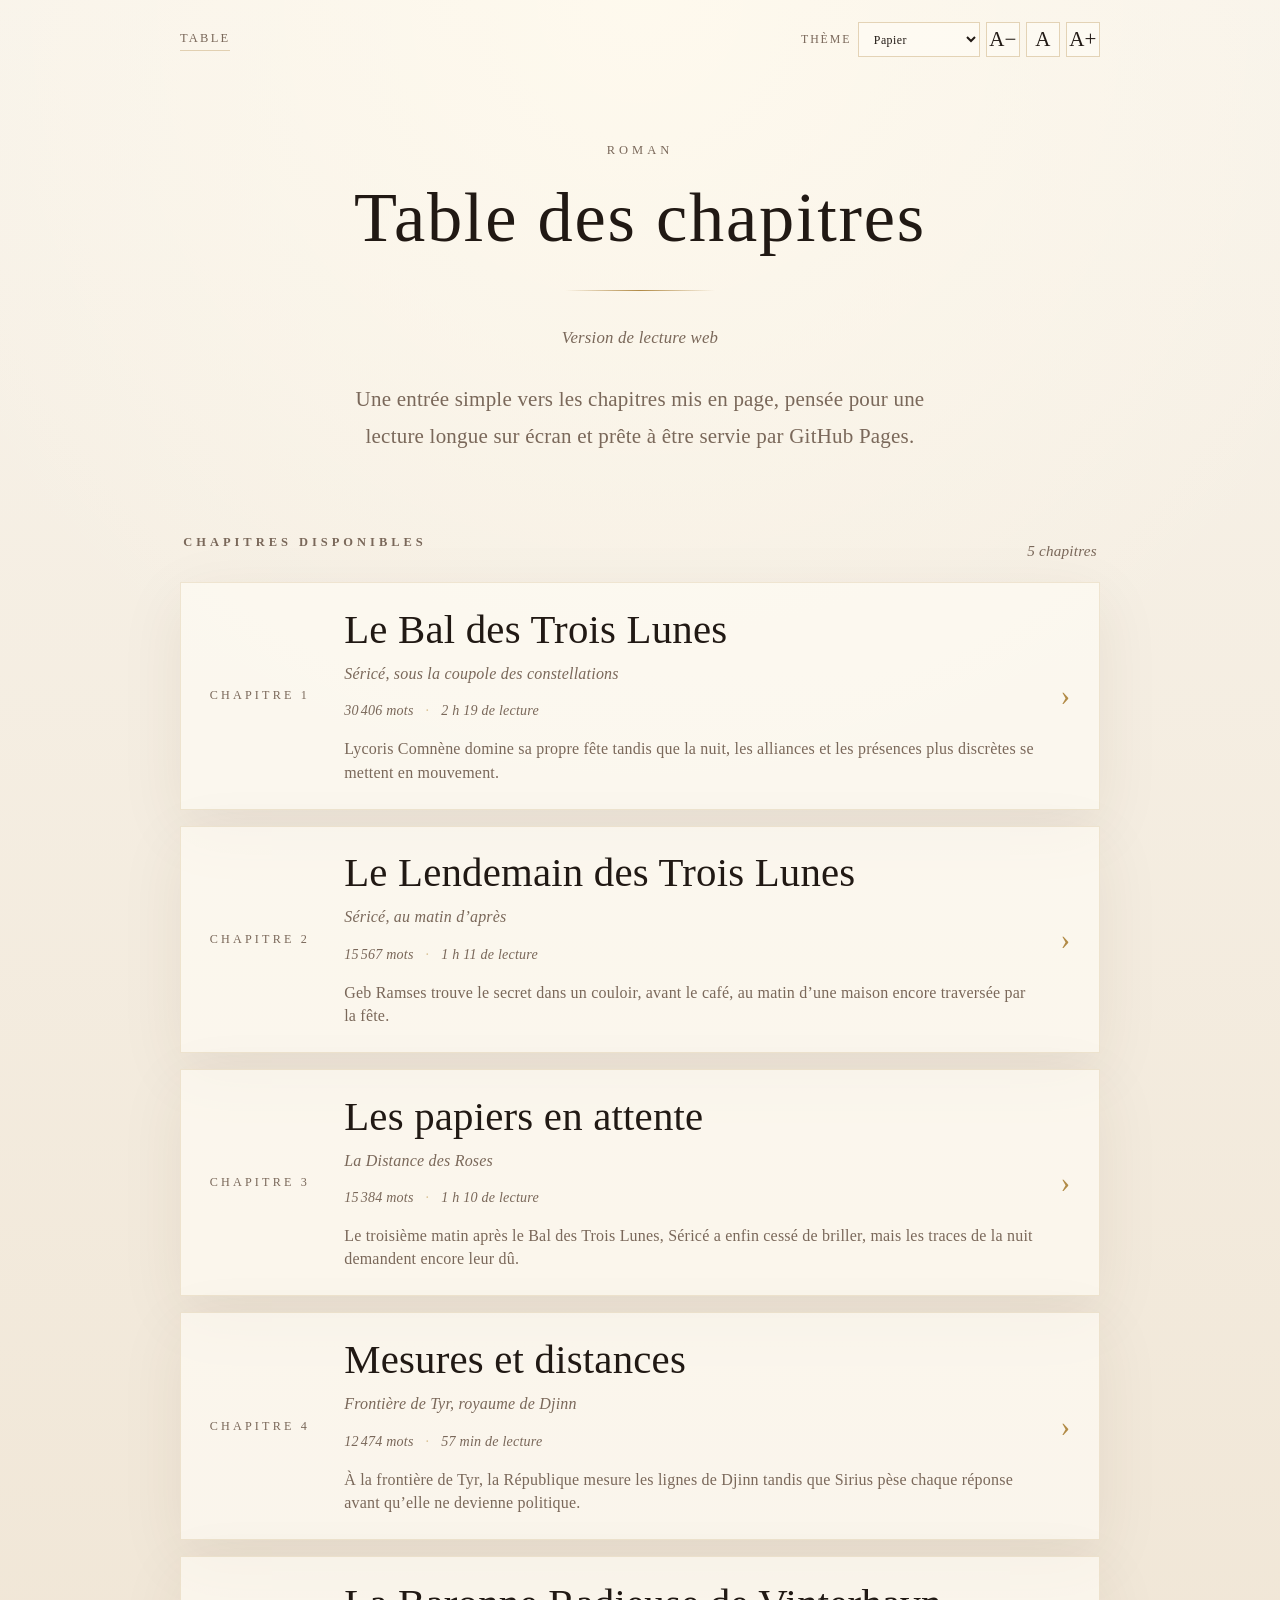
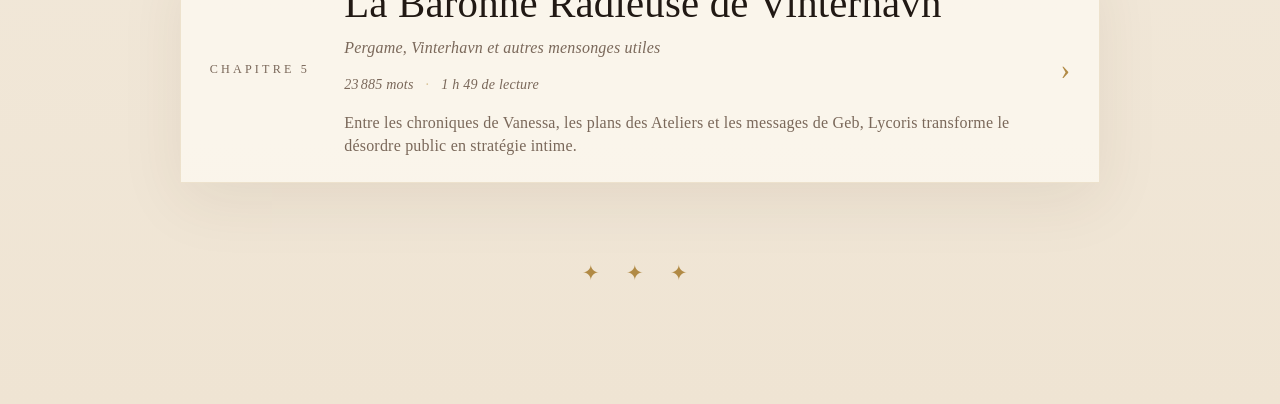
==== index.html @ e86e2445 "chapitre(La Baronne Radieuse de Vinterhavn): correction d'une scène et ajout d'une nouvelle" ====
<!DOCTYPE html>
<html lang="fr">
<head>
  <meta charset="UTF-8" />
  <meta name="viewport" content="width=device-width, initial-scale=1" />
  <title>Table des chapitres</title>
  <link rel="stylesheet" href="assets/styles.css" />
  <script src="assets/reader.js" defer></script>
</head>

<body>
  <a class="skip-link" href="#chapitres">Aller aux chapitres</a>

  <header class="site-topline" aria-label="Réglages du site">
    <div class="site-tools">
      <a class="home-link" href="index.html" aria-current="page">Table</a>
      <div class="reader-actions" aria-label="Réglages de lecture">
        <label class="theme-control">
          <span>Thème</span>
          <select data-theme-select aria-label="Choisir le thème de lecture">
            <option value="paper">Papier</option>
            <option value="night">Nuit</option>
            <option value="lycoris">Lycoris</option>
            <option value="lion">Lion</option>
          </select>
        </label>
        <button class="reader-button" type="button" data-font-decrease aria-label="Réduire la taille du texte" title="Réduire la taille du texte">A−</button>
        <button class="reader-button" type="button" data-font-reset aria-label="Réinitialiser la taille du texte" title="Réinitialiser la taille du texte">A</button>
        <button class="reader-button" type="button" data-font-increase aria-label="Augmenter la taille du texte" title="Augmenter la taille du texte">A+</button>
      </div>
    </div>
  </header>

  <main class="home">
    <header class="site-header">
      <div class="kicker">Roman</div>
      <h1>Table des chapitres</h1>
      <div class="rule"></div>
      <p class="subtitle">Version de lecture web</p>
      <p class="home-intro">Une entrée simple vers les chapitres mis en page, pensée pour une lecture longue sur écran et prête à être servie par GitHub Pages.</p>
    </header>

    <section class="library" id="chapitres" aria-labelledby="chapitres-title">
      <div class="library-head">
        <h2 class="section-label" id="chapitres-title">Chapitres disponibles</h2>
        <span class="library-count">5 chapitres</span>
      </div>

      <ol class="chapter-list">
        <li class="chapter-card">
          <a class="chapter-link" href="chapitres/bal-des-trois-lunes.html">
            <span class="chapter-number">Chapitre 1</span>
            <span>
              <span class="chapter-title">Le Bal des Trois Lunes</span>
              <span class="chapter-place">Séricé, sous la coupole des constellations</span>
              <span class="chapter-stats" aria-label="Longueur et temps de lecture">
                <span>30 406 mots</span>
                <span>2 h 19 de lecture</span>
              </span>
              <span class="chapter-excerpt">Lycoris Comnène domine sa propre fête tandis que la nuit, les alliances et les présences plus discrètes se mettent en mouvement.</span>
            </span>
            <span class="chapter-arrow" aria-hidden="true">›</span>
          </a>
        </li>
        <li class="chapter-card">
          <a class="chapter-link" href="chapitres/lendemain-des-trois-lunes.html">
            <span class="chapter-number">Chapitre 2</span>
            <span>
              <span class="chapter-title">Le Lendemain des Trois Lunes</span>
              <span class="chapter-place">Séricé, au matin d’après</span>
              <span class="chapter-stats" aria-label="Longueur et temps de lecture">
                <span>15 567 mots</span>
                <span>1 h 11 de lecture</span>
              </span>
              <span class="chapter-excerpt">Geb Ramses trouve le secret dans un couloir, avant le café, au matin d’une maison encore traversée par la fête.</span>
            </span>
            <span class="chapter-arrow" aria-hidden="true">›</span>
          </a>
        </li>
        <li class="chapter-card">
          <a class="chapter-link" href="chapitres/les-papiers-en-attente.html">
            <span class="chapter-number">Chapitre 3</span>
            <span>
              <span class="chapter-title">Les papiers en attente</span>
              <span class="chapter-place">La Distance des Roses</span>
              <span class="chapter-stats" aria-label="Longueur et temps de lecture">
                <span>15 384 mots</span>
                <span>1 h 10 de lecture</span>
              </span>
              <span class="chapter-excerpt">Le troisième matin après le Bal des Trois Lunes, Séricé a enfin cessé de briller, mais les traces de la nuit demandent encore leur dû.</span>
            </span>
            <span class="chapter-arrow" aria-hidden="true">›</span>
          </a>
        </li>
        <li class="chapter-card">
          <a class="chapter-link" href="chapitres/mesures-et-distances.html">
            <span class="chapter-number">Chapitre 4</span>
            <span>
              <span class="chapter-title">Mesures et distances</span>
              <span class="chapter-place">Frontière de Tyr, royaume de Djinn</span>
              <span class="chapter-stats" aria-label="Longueur et temps de lecture">
                <span>12 474 mots</span>
                <span>57 min de lecture</span>
              </span>
              <span class="chapter-excerpt">À la frontière de Tyr, la République mesure les lignes de Djinn tandis que Sirius pèse chaque réponse avant qu’elle ne devienne politique.</span>
            </span>
            <span class="chapter-arrow" aria-hidden="true">›</span>
          </a>
        </li>
        <li class="chapter-card">
          <a class="chapter-link" href="chapitres/la-baronne-radieuse-de-vinterhavn.html">
            <span class="chapter-number">Chapitre 5</span>
            <span>
              <span class="chapter-title">La Baronne Radieuse de Vinterhavn</span>
              <span class="chapter-place">Pergame, Vinterhavn et autres mensonges utiles</span>
              <span class="chapter-stats" aria-label="Longueur et temps de lecture">
                <span>23 885 mots</span>
                <span>1 h 49 de lecture</span>
              </span>
              <span class="chapter-excerpt">Entre les chroniques de Vanessa, les plans des Ateliers et les messages de Geb, Lycoris transforme le désordre public en stratégie intime.</span>
            </span>
            <span class="chapter-arrow" aria-hidden="true">›</span>
          </a>
        </li>
      </ol>
    </section>

    <footer class="site-footer" aria-hidden="true">✦ ✦ ✦</footer>
  </main>
</body>
</html>
---- assets/styles.css ----
:root {
  --paper: #f8f3ea;
  --paper-strong: #fffaf1;
  --ink: #211914;
  --muted: #7a685a;
  --gold: #b18a45;
  --soft-gold: #d8c194;
  --dropcap: #b18a45;
  --sage: #58634d;
  --rose: #8c5d55;
  --line: rgba(177, 138, 69, 0.35);
  --panel: rgba(255, 252, 245, 0.68);
  --shadow: rgba(72, 46, 20, 0.08);
  --reader-scale: 1;
  --site-bg:
    radial-gradient(circle at top, rgba(255, 250, 238, 0.9), transparent 38%),
    linear-gradient(180deg, #f8f3ea 0%, #efe4d3 100%);
}

html[data-theme="night"] {
  color-scheme: dark;
  --paper: #17130f;
  --paper-strong: #211a15;
  --ink: #f1e5d2;
  --muted: #bcae9a;
  --gold: #d5ae66;
  --soft-gold: #96784a;
  --dropcap: #d5ae66;
  --sage: #9aaa87;
  --rose: #c68f82;
  --line: rgba(213, 174, 102, 0.32);
  --panel: rgba(33, 26, 21, 0.74);
  --shadow: rgba(0, 0, 0, 0.28);
  --site-bg:
    radial-gradient(circle at top, rgba(77, 58, 38, 0.45), transparent 38%),
    linear-gradient(180deg, #17130f 0%, #241a13 100%);
}

html[data-theme="lycoris"] {
  color-scheme: dark;
  --paper: #15060c;
  --paper-strong: #250912;
  --ink: #fff1f5;
  --muted: #d9a9b9;
  --gold: #f0c36d;
  --soft-gold: #b86a42;
  --dropcap: #ff4f7d;
  --sage: #b7caa0;
  --rose: #ff4f7d;
  --line: rgba(255, 79, 125, 0.46);
  --panel: rgba(38, 9, 20, 0.8);
  --shadow: rgba(0, 0, 0, 0.36);
  --site-bg:
    radial-gradient(circle at top, rgba(112, 13, 45, 0.58), transparent 34%),
    linear-gradient(180deg, #15060c 0%, #2b0a18 52%, #4a102b 100%);
}

html[data-theme="lion"] {
  color-scheme: light;
  --paper: #fff9ed;
  --paper-strong: #fffdf8;
  --ink: #23170a;
  --muted: #654f2f;
  --gold: #8d5f00;
  --soft-gold: #c28a25;
  --dropcap: #8d5f00;
  --sage: #4e5b35;
  --rose: #8a341c;
  --line: rgba(141, 95, 0, 0.4);
  --panel: rgba(255, 253, 248, 0.78);
  --shadow: rgba(95, 58, 0, 0.13);
  --site-bg:
    radial-gradient(circle at top, rgba(255, 232, 177, 0.72), transparent 34%),
    linear-gradient(180deg, #fff9ed 0%, #ecd7ad 100%);
}

* {
  box-sizing: border-box;
}

html {
  scroll-behavior: smooth;
}

body {
  margin: 0;
  min-height: 100vh;
  background: var(--site-bg);
  color: var(--ink);
  font-family: "Cormorant Garamond", "EB Garamond", Georgia, serif;
  font-size: calc(21px * var(--reader-scale));
  line-height: 1.75;
  letter-spacing: 0.01em;
}

a {
  color: inherit;
}

button {
  font: inherit;
}

.skip-link {
  position: absolute;
  left: 1rem;
  top: 1rem;
  z-index: 10;
  transform: translateY(-150%);
  padding: 0.45rem 0.7rem;
  background: var(--paper-strong);
  border: 1px solid var(--line);
  color: var(--ink);
  text-decoration: none;
}

.skip-link:focus {
  transform: translateY(0);
}

.reading-progress {
  position: fixed;
  top: 0;
  left: 0;
  z-index: 20;
  width: 100%;
  height: 3px;
  background: transparent;
  pointer-events: none;
}

.reading-progress__bar {
  width: 100%;
  height: 100%;
  background: linear-gradient(90deg, var(--soft-gold), var(--gold));
  box-shadow: 0 0 14px rgba(177, 138, 69, 0.28);
  transform: scaleX(0);
  transform-origin: left center;
  transition: transform 80ms linear;
}

.reader-header,
.site-topline {
  width: min(920px, calc(100% - 2.4rem));
  margin: 0 auto;
  padding-top: 1.4rem;
}

.reader-bar,
.site-tools {
  display: flex;
  justify-content: space-between;
  gap: 1rem;
  align-items: center;
}

.reader-link,
.chapter-nav a,
.chapter-nav span,
.home-link {
  color: var(--muted);
  font-size: 0.78rem;
  letter-spacing: 0.18em;
  text-decoration: none;
  text-transform: uppercase;
}

.reader-link,
.chapter-nav a,
.home-link {
  border-bottom: 1px solid var(--line);
  transition: color 160ms ease, border-color 160ms ease;
}

.reader-link:hover,
.reader-link:focus-visible,
.chapter-nav a:hover,
.chapter-nav a:focus-visible,
.home-link:hover,
.home-link:focus-visible {
  color: var(--gold);
  border-color: var(--gold);
}

.reader-actions {
  display: inline-flex;
  gap: 0.35rem;
  align-items: center;
}

.theme-control {
  display: inline-flex;
  gap: 0.45rem;
  align-items: center;
  color: var(--muted);
  font-size: 0.74rem;
  letter-spacing: 0.16em;
  text-transform: uppercase;
}

.theme-control select {
  min-width: 7.6rem;
  height: 2.15rem;
  padding: 0 1.8rem 0 0.65rem;
  border: 1px solid var(--line);
  border-radius: 0;
  background: var(--panel);
  color: var(--ink);
  cursor: pointer;
  font: inherit;
  letter-spacing: 0.04em;
  text-transform: none;
}

.theme-control select:hover,
.theme-control select:focus-visible {
  border-color: var(--gold);
}

.reader-button {
  display: inline-grid;
  place-items: center;
  width: 2.15rem;
  height: 2.15rem;
  padding: 0;
  border: 1px solid var(--line);
  background: var(--panel);
  color: var(--ink);
  cursor: pointer;
  line-height: 1;
  transition: border-color 160ms ease, color 160ms ease, transform 160ms ease;
}

.reader-button:hover,
.reader-button:focus-visible {
  border-color: var(--gold);
  color: var(--gold);
}

.reader-button:active {
  transform: translateY(1px);
}

.home {
  width: min(920px, calc(100% - 2.4rem));
  margin: 0 auto;
  padding: 5.2rem 0 7rem;
}

.site-header {
  text-align: center;
  margin-bottom: 4.2rem;
}

.kicker,
.chapter-kicker,
.section-label {
  color: var(--muted);
  font-size: 0.78rem;
  letter-spacing: 0.32em;
  text-transform: uppercase;
}

.kicker,
.chapter-kicker {
  margin-bottom: 1.2rem;
}

h1 {
  margin: 0;
  font-weight: 500;
  font-size: clamp(2.5rem, 6vw, 4.4rem);
  line-height: 1.05;
  letter-spacing: 0.025em;
  text-align: center;
}

.rule,
.chapter-rule {
  width: 150px;
  height: 1px;
  margin: 2.2rem auto 2rem;
  background: linear-gradient(90deg, transparent, var(--gold), transparent);
}

.subtitle,
.chapter-subtitle {
  margin: 0;
  color: var(--muted);
  font-size: 1.05rem;
  font-style: italic;
  text-align: center;
}

.chapter-subtitle {
  margin-bottom: 5.8rem;
}

.chapter-meta {
  display: flex;
  justify-content: center;
  gap: 0.75rem;
  margin: -4.25rem 0 5.4rem;
  color: var(--muted);
  font-size: 0.92rem;
  font-style: italic;
  text-align: center;
}

.chapter-meta span + span::before {
  content: "·";
  margin-right: 0.75rem;
  color: var(--soft-gold);
  font-style: normal;
}

.home-intro {
  max-width: 39rem;
  margin: 1.8rem auto 0;
  color: var(--muted);
  text-align: center;
}

.library {
  display: grid;
  gap: 1.1rem;
}

.library-head {
  display: flex;
  justify-content: space-between;
  gap: 1rem;
  align-items: end;
  padding: 0 0.2rem;
}

.library-count {
  color: var(--muted);
  font-size: 0.95rem;
  font-style: italic;
}

.chapter-list {
  display: grid;
  gap: 1rem;
  margin: 0;
  padding: 0;
  list-style: none;
}

.chapter-card {
  background: var(--panel);
  border: 1px solid rgba(177, 138, 69, 0.18);
  box-shadow: 0 18px 60px var(--shadow);
}

.chapter-link {
  display: grid;
  grid-template-columns: minmax(7rem, auto) 1fr auto;
  gap: 1.4rem;
  align-items: center;
  min-height: 8rem;
  padding: 1.55rem 1.8rem;
  color: inherit;
  text-decoration: none;
}

.chapter-link:hover .chapter-title,
.chapter-link:focus-visible .chapter-title {
  color: var(--gold);
}

.chapter-number {
  color: var(--muted);
  font-size: 0.76rem;
  letter-spacing: 0.26em;
  text-transform: uppercase;
}

.chapter-title {
  display: block;
  font-size: clamp(1.75rem, 4vw, 2.55rem);
  line-height: 1.1;
  transition: color 160ms ease;
}

.chapter-place {
  display: block;
  margin-top: 0.45rem;
  color: var(--muted);
  font-size: 1rem;
  font-style: italic;
}

.chapter-stats {
  display: flex;
  flex-wrap: wrap;
  gap: 0.35rem 0.75rem;
  margin-top: 0.65rem;
  color: var(--muted);
  font-size: 0.88rem;
  font-style: italic;
}

.chapter-stats span + span::before {
  content: "·";
  margin-right: 0.75rem;
  color: var(--soft-gold);
  font-style: normal;
}

.chapter-excerpt {
  display: block;
  max-width: 44rem;
  margin-top: 0.9rem;
  color: var(--muted);
  font-size: 1rem;
  line-height: 1.45;
}

.chapter-arrow {
  color: var(--gold);
  font-size: 1.8rem;
  line-height: 1;
}

.page {
  max-width: 820px;
  margin: 1.2rem auto 0;
  padding: 6rem 3.2rem 7rem;
  background: rgba(255, 252, 245, 0.58);
  box-shadow:
    0 0 80px var(--shadow),
    inset 0 0 0 1px rgba(177, 138, 69, 0.08);
}

html[data-theme="night"] .page {
  background: rgba(33, 26, 21, 0.62);
}

html[data-theme="lycoris"] .page {
  background: rgba(30, 7, 16, 0.76);
}

html[data-theme="lion"] .page {
  background: rgba(255, 253, 248, 0.66);
}

.chapter-page p {
  margin: 0 0 1.25rem;
  text-align: justify;
  hyphens: auto;
  hanging-punctuation: first;
  text-wrap: pretty;
}

.opening p:first-child::first-letter {
  float: left;
  font-size: 5.8rem;
  line-height: 0.82;
  padding: 0.1rem 0.55rem 0 0;
  color: var(--dropcap);
  font-weight: 500;
}

.opening p:first-child {
  margin-bottom: 1.5rem;
}

.thought {
  margin: 2rem 0;
  color: var(--rose);
  font-style: italic;
  text-align: center;
}

.chapter-page blockquote {
  margin: 2rem 0;
  padding: 0.1rem 0 0.1rem 1.35rem;
  border-left: 1px solid var(--line);
  color: var(--muted);
  font-style: italic;
}

.chapter-page blockquote p {
  margin-bottom: 1rem;
  text-align: left;
}

.chapter-page blockquote p:last-child {
  margin-bottom: 0;
}

.scene-break {
  margin: 4.5rem auto;
  color: var(--gold);
  font-size: 1.15rem;
  letter-spacing: 0.4em;
  text-align: center;
  break-inside: avoid;
}

.scene-break::before {
  content: "✦ ✦ ✦";
}

.chapter-page p.dialogue {
  margin-left: 1.65rem;
  text-align: left;
  text-indent: -1.65rem;
  line-height: 1.68;
}

.chapter-page p.dialogue + p.dialogue {
  margin-top: -0.35rem;
}

.chapter-page p:not(.dialogue) + p.dialogue {
  margin-top: 1.45rem;
}

.chapter-page p.dialogue + p:not(.dialogue) {
  margin-top: 1.45rem;
}

.whisper {
  color: var(--ink);
}

em {
  font-style: italic;
}

.final-stars,
.site-footer {
  color: var(--gold);
  letter-spacing: 0.5em;
  text-align: center;
}

.final-stars {
  margin-top: 5rem;
}

.site-footer {
  margin-top: 4.5rem;
}

.chapter-nav {
  display: grid;
  grid-template-columns: 1fr auto 1fr;
  gap: 1rem;
  align-items: center;
  margin-top: 5rem;
  padding-top: 2rem;
  border-top: 1px solid var(--line);
}

.chapter-nav .next {
  justify-self: end;
}

.chapter-nav .current {
  color: var(--muted);
  font-style: italic;
  letter-spacing: 0.04em;
  text-transform: none;
}

.chapter-nav .disabled {
  opacity: 0.42;
}

@media (max-width: 720px) {
  body {
    font-size: calc(19px * var(--reader-scale));
  }

  .reader-header,
  .site-topline,
  .home {
    width: min(100% - 1.5rem, 920px);
  }

  .home {
    padding: 4rem 0 5.5rem;
  }

  .site-header {
    margin-bottom: 3.3rem;
  }

  .library-head {
    display: block;
  }

  .library-count {
    display: block;
    margin-top: 0.35rem;
  }

  .chapter-link {
    grid-template-columns: 1fr auto;
    gap: 0.8rem 1rem;
    min-height: 0;
    padding: 1.25rem;
  }

  .chapter-number {
    grid-column: 1 / -1;
  }

  .page {
    width: 100%;
    margin-top: 0.9rem;
    padding: 4.5rem 1.15rem 5.5rem;
  }

  .chapter-subtitle {
    margin-bottom: 4rem;
  }

  .chapter-page p {
    text-align: left;
  }

  .chapter-page p.dialogue {
    margin-left: 0;
    padding-left: 1.15rem;
    text-indent: -1.15rem;
    line-height: 1.72;
  }

  .chapter-page p.dialogue + p.dialogue {
    margin-top: -0.12rem;
  }

  .chapter-page p:not(.dialogue) + p.dialogue,
  .chapter-page p.dialogue + p:not(.dialogue) {
    margin-top: 1.25rem;
  }

  .reader-bar {
    align-items: flex-start;
  }

  .reader-actions {
    flex-wrap: wrap;
    justify-content: flex-end;
  }

  .theme-control {
    width: 100%;
    justify-content: flex-end;
  }

  .chapter-meta {
    flex-wrap: wrap;
    margin: -2.75rem 0 4rem;
  }

  .chapter-nav {
    grid-template-columns: 1fr;
    text-align: center;
  }

  .chapter-nav .next {
    justify-self: center;
  }
}

@media print {
  body {
    background: white;
    color: #000;
  }

  .reader-header,
  .site-topline,
  .chapter-nav,
  .site-footer,
  .reading-progress,
  .skip-link {
    display: none;
  }

  .page {
    box-shadow: none;
    max-width: none;
    margin: 0;
    padding: 4cm 3cm;
    background: white;
  }

  .chapter-page p {
    widows: 2;
    orphans: 2;
  }

  .scene-break {
    page-break-inside: avoid;
  }
}
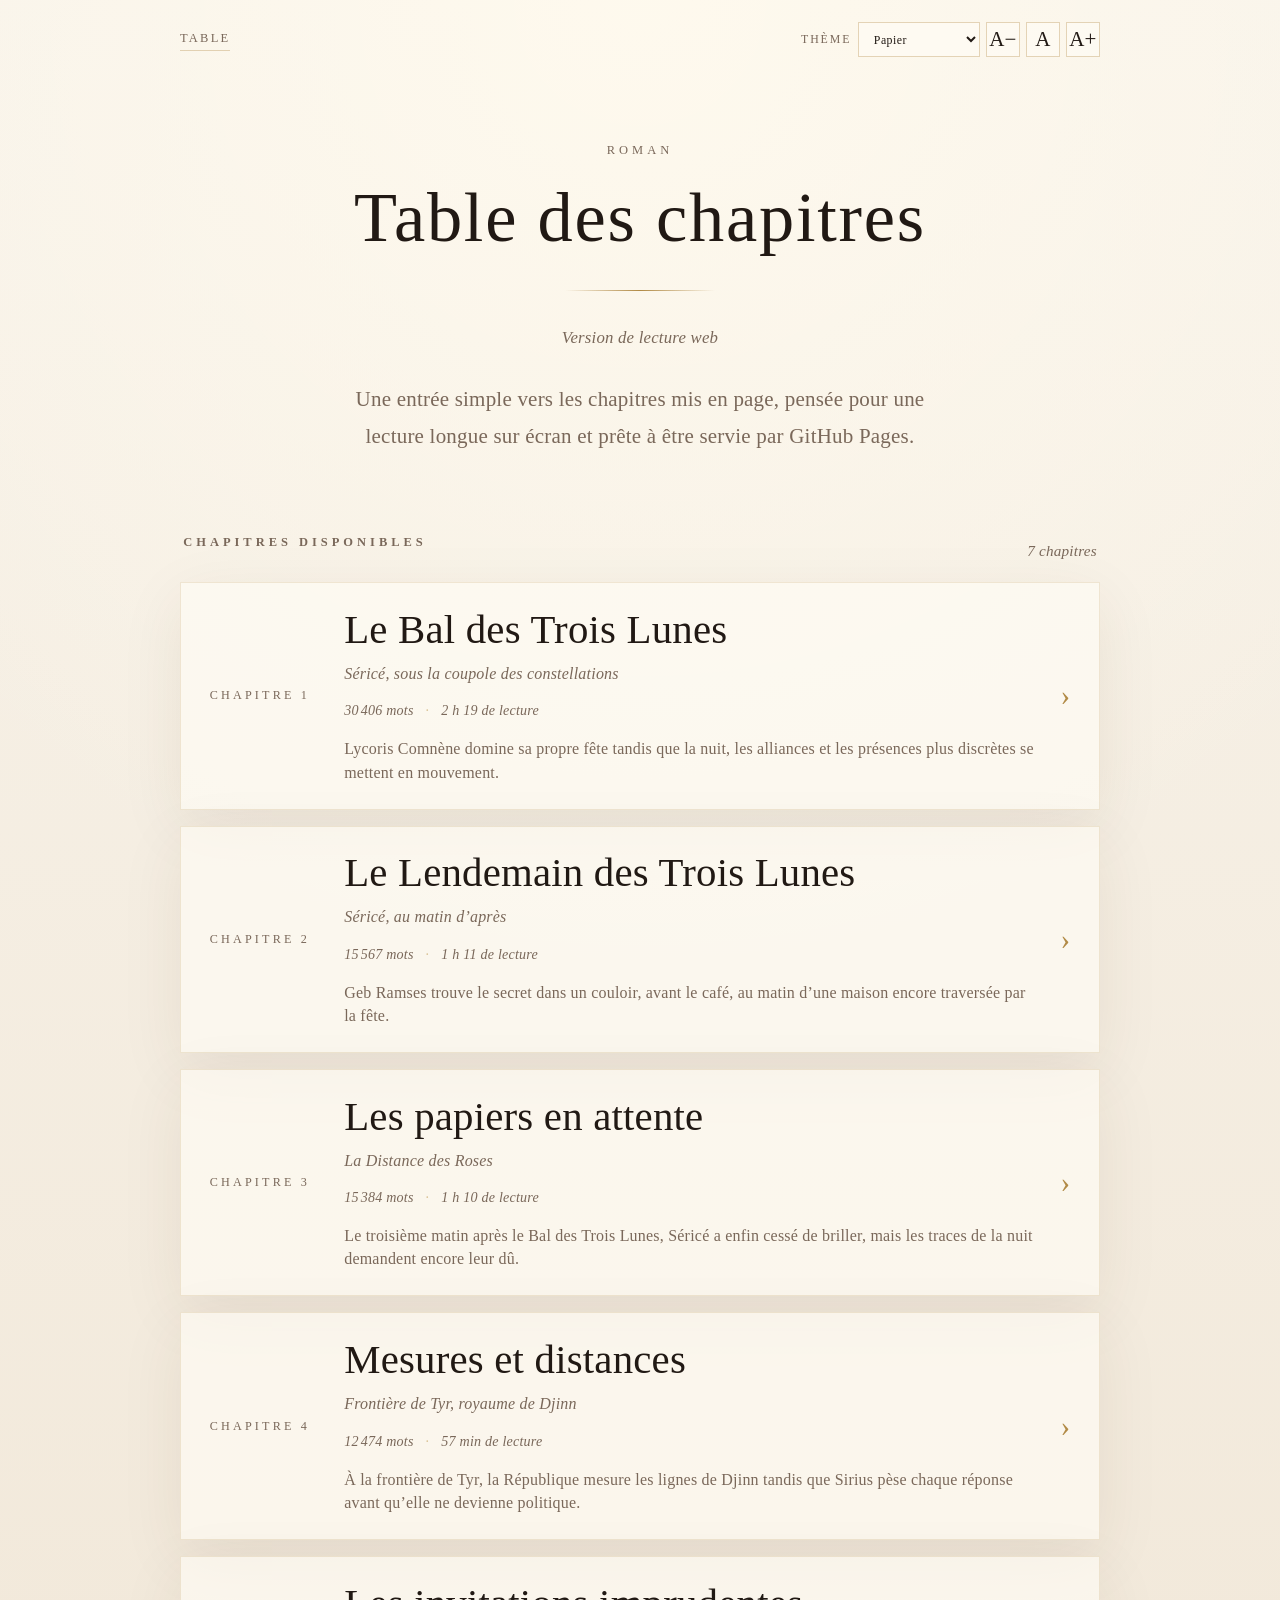
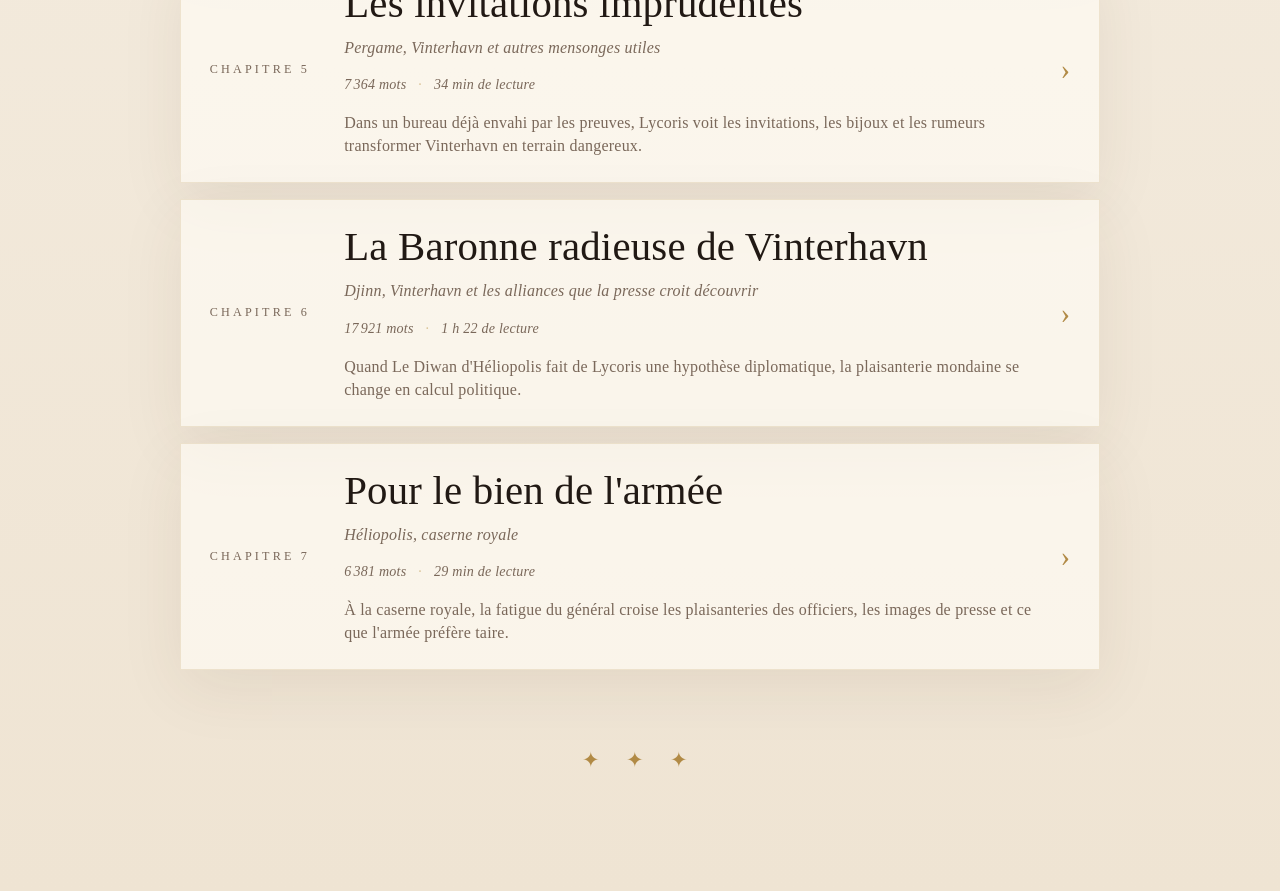
==== commit 675ba329: "chapitre: ajout des chapitres 'Les invitations imprudentes' et 'Pour le bien de l'armée'" ====
--- a/index.html
+++ b/index.html
@@ -43,7 +43,7 @@
     <section class="library" id="chapitres" aria-labelledby="chapitres-title">
       <div class="library-head">
         <h2 class="section-label" id="chapitres-title">Chapitres disponibles</h2>
-        <span class="library-count">5 chapitres</span>
+        <span class="library-count">7 chapitres</span>
       </div>
 
       <ol class="chapter-list">
@@ -108,16 +108,46 @@
           </a>
         </li>
         <li class="chapter-card">
-          <a class="chapter-link" href="chapitres/la-baronne-radieuse-de-vinterhavn.html">
+          <a class="chapter-link" href="chapitres/les-invitations-imprudentes.html">
             <span class="chapter-number">Chapitre 5</span>
             <span>
-              <span class="chapter-title">La Baronne Radieuse de Vinterhavn</span>
+              <span class="chapter-title">Les invitations imprudentes</span>
               <span class="chapter-place">Pergame, Vinterhavn et autres mensonges utiles</span>
               <span class="chapter-stats" aria-label="Longueur et temps de lecture">
-                <span>23 885 mots</span>
-                <span>1 h 49 de lecture</span>
+                <span>7 364 mots</span>
+                <span>34 min de lecture</span>
               </span>
-              <span class="chapter-excerpt">Entre les chroniques de Vanessa, les plans des Ateliers et les messages de Geb, Lycoris transforme le désordre public en stratégie intime.</span>
+              <span class="chapter-excerpt">Dans un bureau déjà envahi par les preuves, Lycoris voit les invitations, les bijoux et les rumeurs transformer Vinterhavn en terrain dangereux.</span>
+            </span>
+            <span class="chapter-arrow" aria-hidden="true">›</span>
+          </a>
+        </li>
+        <li class="chapter-card">
+          <a class="chapter-link" href="chapitres/la-baronne-radieuse-de-vinterhavn.html">
+            <span class="chapter-number">Chapitre 6</span>
+            <span>
+              <span class="chapter-title">La Baronne radieuse de Vinterhavn</span>
+              <span class="chapter-place">Djinn, Vinterhavn et les alliances que la presse croit découvrir</span>
+              <span class="chapter-stats" aria-label="Longueur et temps de lecture">
+                <span>17 921 mots</span>
+                <span>1 h 22 de lecture</span>
+              </span>
+              <span class="chapter-excerpt">Quand Le Diwan d'Héliopolis fait de Lycoris une hypothèse diplomatique, la plaisanterie mondaine se change en calcul politique.</span>
+            </span>
+            <span class="chapter-arrow" aria-hidden="true">›</span>
+          </a>
+        </li>
+        <li class="chapter-card">
+          <a class="chapter-link" href="chapitres/pour-le-bien-de-l-armee.html">
+            <span class="chapter-number">Chapitre 7</span>
+            <span>
+              <span class="chapter-title">Pour le bien de l'armée</span>
+              <span class="chapter-place">Héliopolis, caserne royale</span>
+              <span class="chapter-stats" aria-label="Longueur et temps de lecture">
+                <span>6 381 mots</span>
+                <span>29 min de lecture</span>
+              </span>
+              <span class="chapter-excerpt">À la caserne royale, la fatigue du général croise les plaisanteries des officiers, les images de presse et ce que l'armée préfère taire.</span>
             </span>
             <span class="chapter-arrow" aria-hidden="true">›</span>
           </a>
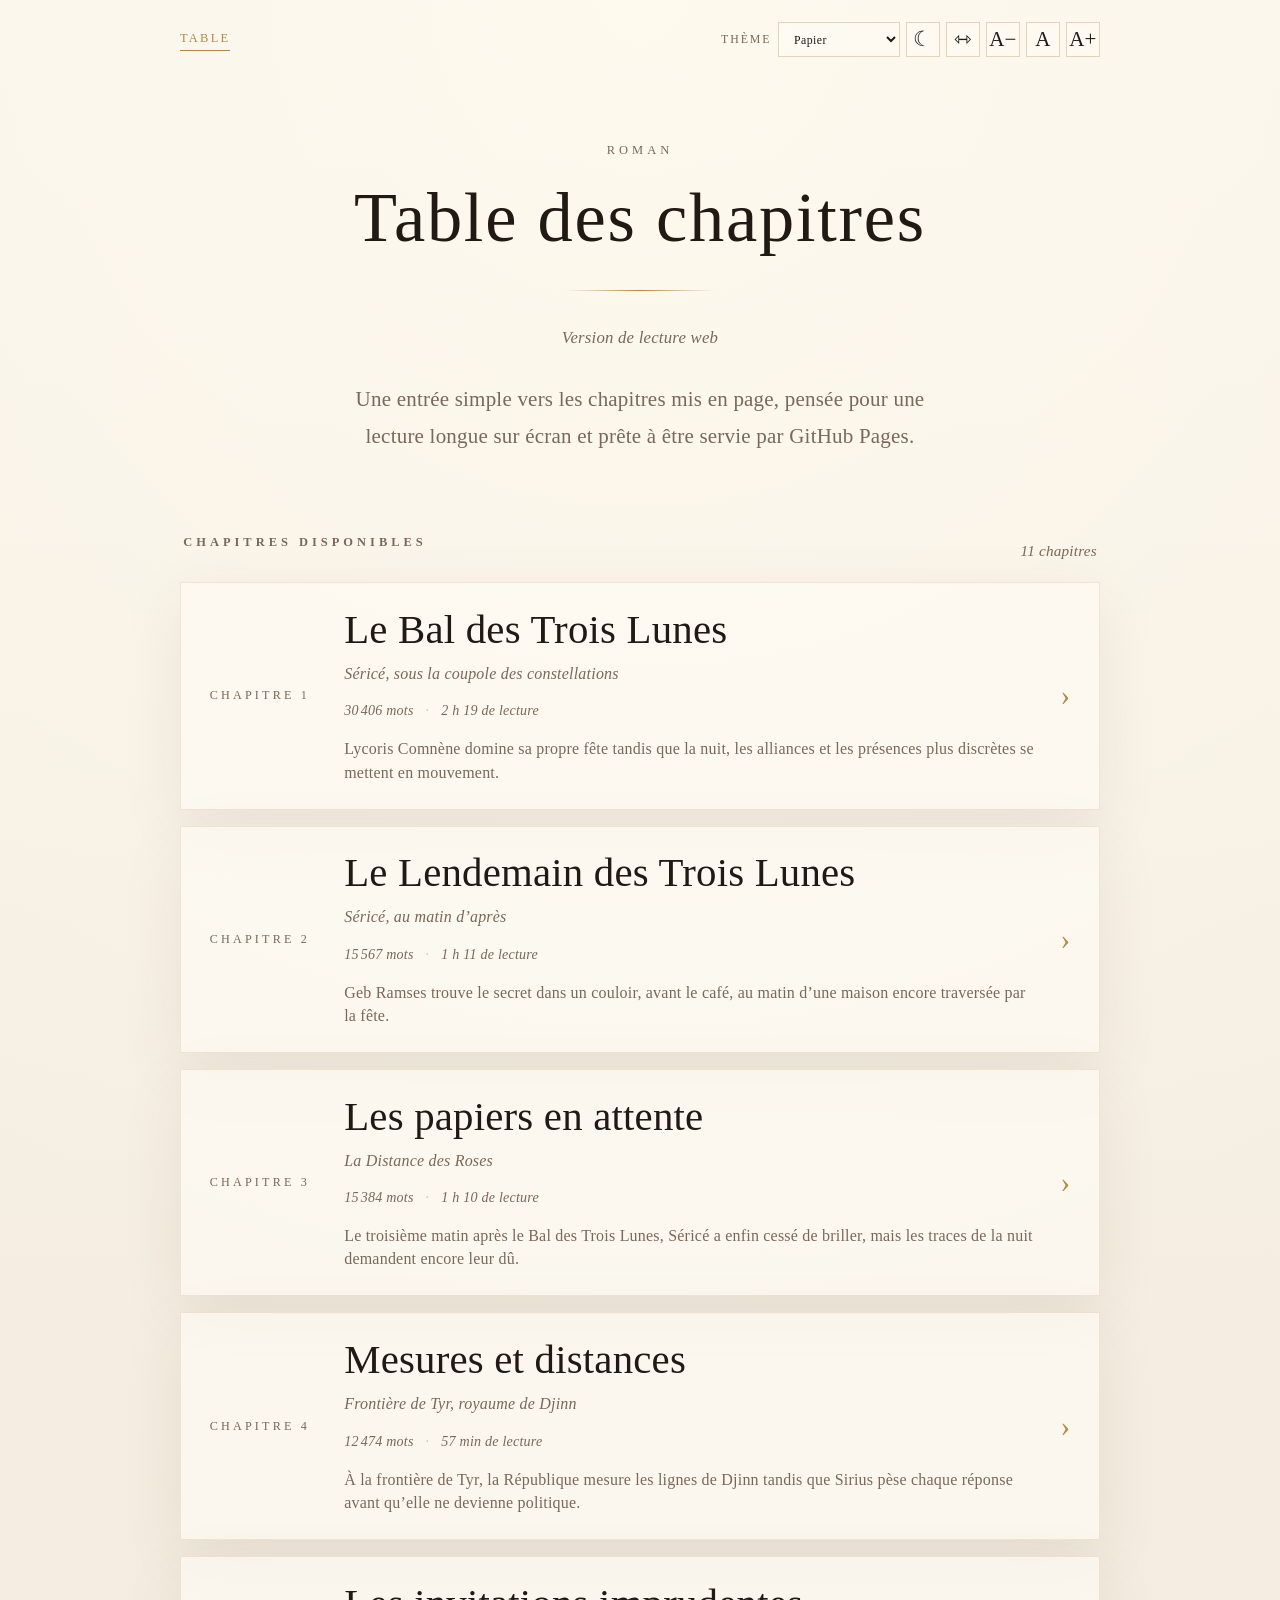
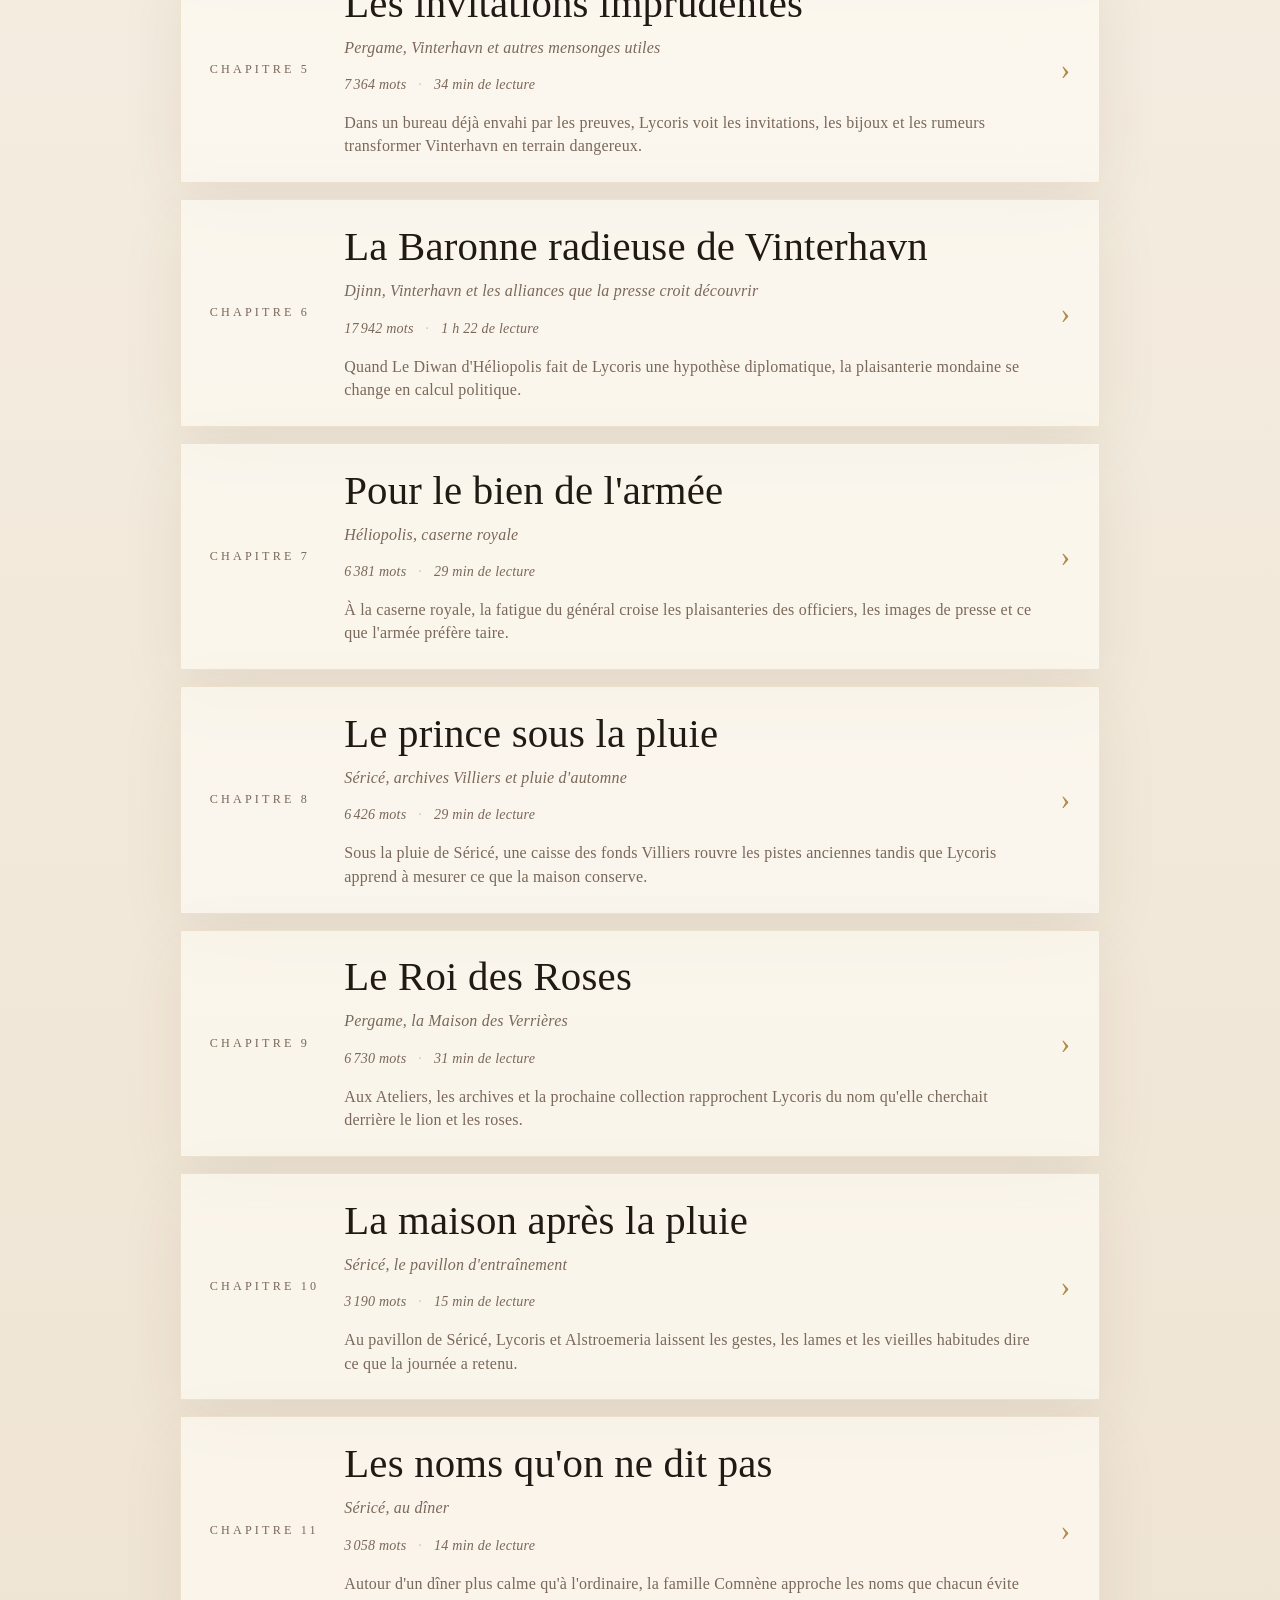
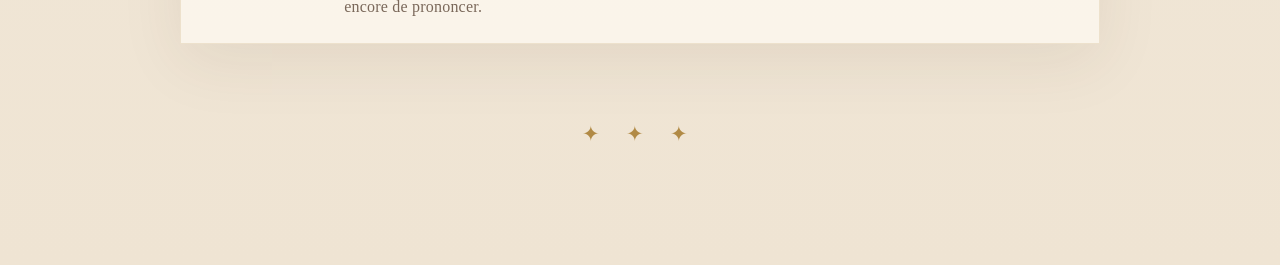
==== commit a45c6b95: "chapitre: ajout des chapitres 8 à 11, révision du style des textos, raccourci clavier" ====
--- a/index.html
+++ b/index.html
@@ -4,8 +4,8 @@
   <meta charset="UTF-8" />
   <meta name="viewport" content="width=device-width, initial-scale=1" />
   <title>Table des chapitres</title>
-  <link rel="stylesheet" href="assets/styles.css" />
-  <script src="assets/reader.js" defer></script>
+  <link rel="stylesheet" href="assets/styles.css?v=165afee5" />
+  <script src="assets/reader.js?v=254586fc" defer></script>
 </head>
 
 <body>
@@ -13,20 +13,23 @@
 
   <header class="site-topline" aria-label="Réglages du site">
     <div class="site-tools">
-      <a class="home-link" href="index.html" aria-current="page">Table</a>
+      <a class="home-link is-current" href="index.html" aria-current="page">Table</a>
       <div class="reader-actions" aria-label="Réglages de lecture">
         <label class="theme-control">
           <span>Thème</span>
           <select data-theme-select aria-label="Choisir le thème de lecture">
             <option value="paper">Papier</option>
+            <option value="sepia">Sépia</option>
             <option value="night">Nuit</option>
             <option value="lycoris">Lycoris</option>
             <option value="lion">Lion</option>
           </select>
         </label>
-        <button class="reader-button" type="button" data-font-decrease aria-label="Réduire la taille du texte" title="Réduire la taille du texte">A−</button>
-        <button class="reader-button" type="button" data-font-reset aria-label="Réinitialiser la taille du texte" title="Réinitialiser la taille du texte">A</button>
-        <button class="reader-button" type="button" data-font-increase aria-label="Augmenter la taille du texte" title="Augmenter la taille du texte">A+</button>
+        <button class="reader-button" type="button" data-theme-toggle aria-pressed="false" aria-label="Basculer en thème nuit" title="Basculer en thème nuit">☾</button>
+        <button class="reader-button" type="button" data-width-toggle aria-label="Changer la largeur de colonne" title="Changer la largeur de colonne (W)">⇿</button>
+        <button class="reader-button" type="button" data-font-decrease aria-label="Réduire la taille du texte" title="Réduire la taille du texte (−)">A−</button>
+        <button class="reader-button" type="button" data-font-reset aria-label="Réinitialiser la taille du texte" title="Réinitialiser la taille du texte (0)">A</button>
+        <button class="reader-button" type="button" data-font-increase aria-label="Augmenter la taille du texte" title="Augmenter la taille du texte (+)">A+</button>
       </div>
     </div>
   </header>
@@ -43,7 +46,7 @@
     <section class="library" id="chapitres" aria-labelledby="chapitres-title">
       <div class="library-head">
         <h2 class="section-label" id="chapitres-title">Chapitres disponibles</h2>
-        <span class="library-count">7 chapitres</span>
+        <span class="library-count">11 chapitres</span>
       </div>
 
       <ol class="chapter-list">
@@ -129,7 +132,7 @@
               <span class="chapter-title">La Baronne radieuse de Vinterhavn</span>
               <span class="chapter-place">Djinn, Vinterhavn et les alliances que la presse croit découvrir</span>
               <span class="chapter-stats" aria-label="Longueur et temps de lecture">
-                <span>17 921 mots</span>
+                <span>17 942 mots</span>
                 <span>1 h 22 de lecture</span>
               </span>
               <span class="chapter-excerpt">Quand Le Diwan d'Héliopolis fait de Lycoris une hypothèse diplomatique, la plaisanterie mondaine se change en calcul politique.</span>
@@ -148,6 +151,66 @@
                 <span>29 min de lecture</span>
               </span>
               <span class="chapter-excerpt">À la caserne royale, la fatigue du général croise les plaisanteries des officiers, les images de presse et ce que l'armée préfère taire.</span>
+            </span>
+            <span class="chapter-arrow" aria-hidden="true">›</span>
+          </a>
+        </li>
+        <li class="chapter-card">
+          <a class="chapter-link" href="chapitres/le-prince-sous-la-pluie.html">
+            <span class="chapter-number">Chapitre 8</span>
+            <span>
+              <span class="chapter-title">Le prince sous la pluie</span>
+              <span class="chapter-place">Séricé, archives Villiers et pluie d'automne</span>
+              <span class="chapter-stats" aria-label="Longueur et temps de lecture">
+                <span>6 426 mots</span>
+                <span>29 min de lecture</span>
+              </span>
+              <span class="chapter-excerpt">Sous la pluie de Séricé, une caisse des fonds Villiers rouvre les pistes anciennes tandis que Lycoris apprend à mesurer ce que la maison conserve.</span>
+            </span>
+            <span class="chapter-arrow" aria-hidden="true">›</span>
+          </a>
+        </li>
+        <li class="chapter-card">
+          <a class="chapter-link" href="chapitres/le-roi-des-roses.html">
+            <span class="chapter-number">Chapitre 9</span>
+            <span>
+              <span class="chapter-title">Le Roi des Roses</span>
+              <span class="chapter-place">Pergame, la Maison des Verrières</span>
+              <span class="chapter-stats" aria-label="Longueur et temps de lecture">
+                <span>6 730 mots</span>
+                <span>31 min de lecture</span>
+              </span>
+              <span class="chapter-excerpt">Aux Ateliers, les archives et la prochaine collection rapprochent Lycoris du nom qu'elle cherchait derrière le lion et les roses.</span>
+            </span>
+            <span class="chapter-arrow" aria-hidden="true">›</span>
+          </a>
+        </li>
+        <li class="chapter-card">
+          <a class="chapter-link" href="chapitres/la-maison-apres-la-pluie.html">
+            <span class="chapter-number">Chapitre 10</span>
+            <span>
+              <span class="chapter-title">La maison après la pluie</span>
+              <span class="chapter-place">Séricé, le pavillon d'entraînement</span>
+              <span class="chapter-stats" aria-label="Longueur et temps de lecture">
+                <span>3 190 mots</span>
+                <span>15 min de lecture</span>
+              </span>
+              <span class="chapter-excerpt">Au pavillon de Séricé, Lycoris et Alstroemeria laissent les gestes, les lames et les vieilles habitudes dire ce que la journée a retenu.</span>
+            </span>
+            <span class="chapter-arrow" aria-hidden="true">›</span>
+          </a>
+        </li>
+        <li class="chapter-card">
+          <a class="chapter-link" href="chapitres/les-noms-qu-on-ne-dit-pas.html">
+            <span class="chapter-number">Chapitre 11</span>
+            <span>
+              <span class="chapter-title">Les noms qu'on ne dit pas</span>
+              <span class="chapter-place">Séricé, au dîner</span>
+              <span class="chapter-stats" aria-label="Longueur et temps de lecture">
+                <span>3 058 mots</span>
+                <span>14 min de lecture</span>
+              </span>
+              <span class="chapter-excerpt">Autour d'un dîner plus calme qu'à l'ordinaire, la famille Comnène approche les noms que chacun évite encore de prononcer.</span>
             </span>
             <span class="chapter-arrow" aria-hidden="true">›</span>
           </a>
--- a/assets/styles.css
+++ b/assets/styles.css
@@ -12,9 +12,29 @@
   --panel: rgba(255, 252, 245, 0.68);
   --shadow: rgba(72, 46, 20, 0.08);
   --reader-scale: 1;
+  --reader-width: 820px;
   --site-bg:
     radial-gradient(circle at top, rgba(255, 250, 238, 0.9), transparent 38%),
     linear-gradient(180deg, #f8f3ea 0%, #efe4d3 100%);
+}
+
+html[data-theme="sepia"] {
+  color-scheme: light;
+  --paper: #f3e6cd;
+  --paper-strong: #f9efd9;
+  --ink: #36281a;
+  --muted: #82654a;
+  --gold: #a37038;
+  --soft-gold: #c89c5e;
+  --dropcap: #8a4f1e;
+  --sage: #6c7146;
+  --rose: #a04a3a;
+  --line: rgba(138, 79, 30, 0.32);
+  --panel: rgba(249, 239, 217, 0.78);
+  --shadow: rgba(99, 60, 19, 0.13);
+  --site-bg:
+    radial-gradient(circle at top, rgba(241, 218, 174, 0.78), transparent 36%),
+    linear-gradient(180deg, #f3e6cd 0%, #e6d3ab 100%);
 }
 
 html[data-theme="night"] {
@@ -182,6 +202,11 @@
   border-color: var(--gold);
 }
 
+.home-link.is-current {
+  color: var(--gold);
+  border-color: var(--gold);
+}
+
 .reader-actions {
   display: inline-flex;
   gap: 0.35rem;
@@ -241,6 +266,17 @@
   transform: translateY(1px);
 }
 
+.reader-button[aria-pressed="true"] {
+  background: var(--gold);
+  border-color: var(--gold);
+  color: var(--paper);
+}
+
+.reader-button[aria-pressed="true"]:hover,
+.reader-button[aria-pressed="true"]:focus-visible {
+  color: var(--paper);
+}
+
 .home {
   width: min(920px, calc(100% - 2.4rem));
   margin: 0 auto;
@@ -293,14 +329,14 @@
 }
 
 .chapter-subtitle {
-  margin-bottom: 5.8rem;
+  margin-bottom: 1.4rem;
 }
 
 .chapter-meta {
   display: flex;
   justify-content: center;
   gap: 0.75rem;
-  margin: -4.25rem 0 5.4rem;
+  margin: 0 0 5.4rem;
   color: var(--muted);
   font-size: 0.92rem;
   font-style: italic;
@@ -425,13 +461,14 @@
 }
 
 .page {
-  max-width: 820px;
+  max-width: var(--reader-width, 820px);
   margin: 1.2rem auto 0;
   padding: 6rem 3.2rem 7rem;
   background: rgba(255, 252, 245, 0.58);
   box-shadow:
     0 0 80px var(--shadow),
     inset 0 0 0 1px rgba(177, 138, 69, 0.08);
+  transition: max-width 240ms ease;
 }
 
 html[data-theme="night"] .page {
@@ -446,10 +483,14 @@
   background: rgba(255, 253, 248, 0.66);
 }
 
+html[data-theme="sepia"] .page {
+  background: rgba(249, 239, 217, 0.74);
+}
+
 .chapter-page p {
   margin: 0 0 1.25rem;
-  text-align: justify;
-  hyphens: auto;
+  text-align: left;
+  hyphens: none;
   hanging-punctuation: first;
   text-wrap: pretty;
 }
@@ -467,28 +508,97 @@
   margin-bottom: 1.5rem;
 }
 
-.thought {
-  margin: 2rem 0;
-  color: var(--rose);
+.chapter-page blockquote {
+  margin: 2.15rem 0 2.35rem;
+  padding: 0.1rem 0 0.1rem 1.15rem;
+  border-left: 2px solid var(--gold);
+  color: var(--muted);
   font-style: italic;
-  text-align: center;
-}
-
-.chapter-page blockquote {
-  margin: 2rem 0;
-  padding: 0.1rem 0 0.1rem 1.35rem;
-  border-left: 1px solid var(--line);
-  color: var(--muted);
-  font-style: italic;
 }
 
 .chapter-page blockquote p {
-  margin-bottom: 1rem;
+  margin: 0.62rem 0;
+  hyphens: none;
+  text-indent: 0;
+}
+
+.messages {
+  display: grid;
+  gap: 0.62rem;
+  width: min(32rem, 100%);
+  margin: 2.35rem auto;
+  font-family: "Source Sans 3", "Inter", -apple-system, "Segoe UI", system-ui, sans-serif;
+  font-size: 0.92em;
+  line-height: 1.45;
+  letter-spacing: 0;
+}
+
+.chapter-page .message {
+  display: grid;
+  gap: 0.18rem;
+  max-width: 86%;
+}
+
+.chapter-page .message--received,
+.chapter-page .message--neutral {
+  justify-self: start;
+}
+
+.chapter-page .message--sent {
+  justify-self: end;
+}
+
+.chapter-page .message-author {
+  padding: 0 0.45rem;
+  color: var(--muted);
+  font-size: 0.73em;
+  font-weight: 650;
+  letter-spacing: 0;
+  line-height: 1.2;
+}
+
+.chapter-page .message--sent .message-author {
+  justify-self: end;
+}
+
+.chapter-page .message-bubble {
+  max-width: 100%;
+  margin: 0;
+  padding: 0.58rem 0.82rem;
+  border: 1px solid var(--line);
+  border-radius: 1rem;
+  background: var(--panel);
+  color: var(--ink);
+  font-style: normal;
+  hyphens: none;
+  overflow-wrap: break-word;
   text-align: left;
-}
-
-.chapter-page blockquote p:last-child {
-  margin-bottom: 0;
+  text-indent: 0;
+  text-wrap: pretty;
+}
+
+.chapter-page .message-bubble--received,
+.chapter-page .message-bubble--neutral {
+  justify-self: start;
+  border-bottom-left-radius: 0.3rem;
+}
+
+.chapter-page .message-bubble--neutral {
+  color: var(--muted);
+}
+
+.chapter-page .message-bubble--sent {
+  justify-self: end;
+  border-color: var(--gold);
+  border-bottom-right-radius: 0.3rem;
+  background: var(--gold);
+  color: var(--paper);
+}
+
+html[data-theme="lycoris"] .chapter-page .message-bubble--sent {
+  border-color: var(--rose);
+  background: var(--rose);
+  color: #fff;
 }
 
 .scene-break {
@@ -640,6 +750,15 @@
     margin-top: 1.25rem;
   }
 
+  .messages {
+    width: 100%;
+    margin: 2rem auto;
+  }
+
+  .chapter-page .message {
+    max-width: 92%;
+  }
+
   .reader-bar {
     align-items: flex-start;
   }
@@ -656,7 +775,7 @@
 
   .chapter-meta {
     flex-wrap: wrap;
-    margin: -2.75rem 0 4rem;
+    margin: 0 0 3.4rem;
   }
 
   .chapter-nav {
@@ -667,6 +786,7 @@
   .chapter-nav .next {
     justify-self: center;
   }
+
 }
 
 @media print {
@@ -700,4 +820,8 @@
   .scene-break {
     page-break-inside: avoid;
   }
-}
+
+  .messages {
+    box-shadow: none;
+  }
+}
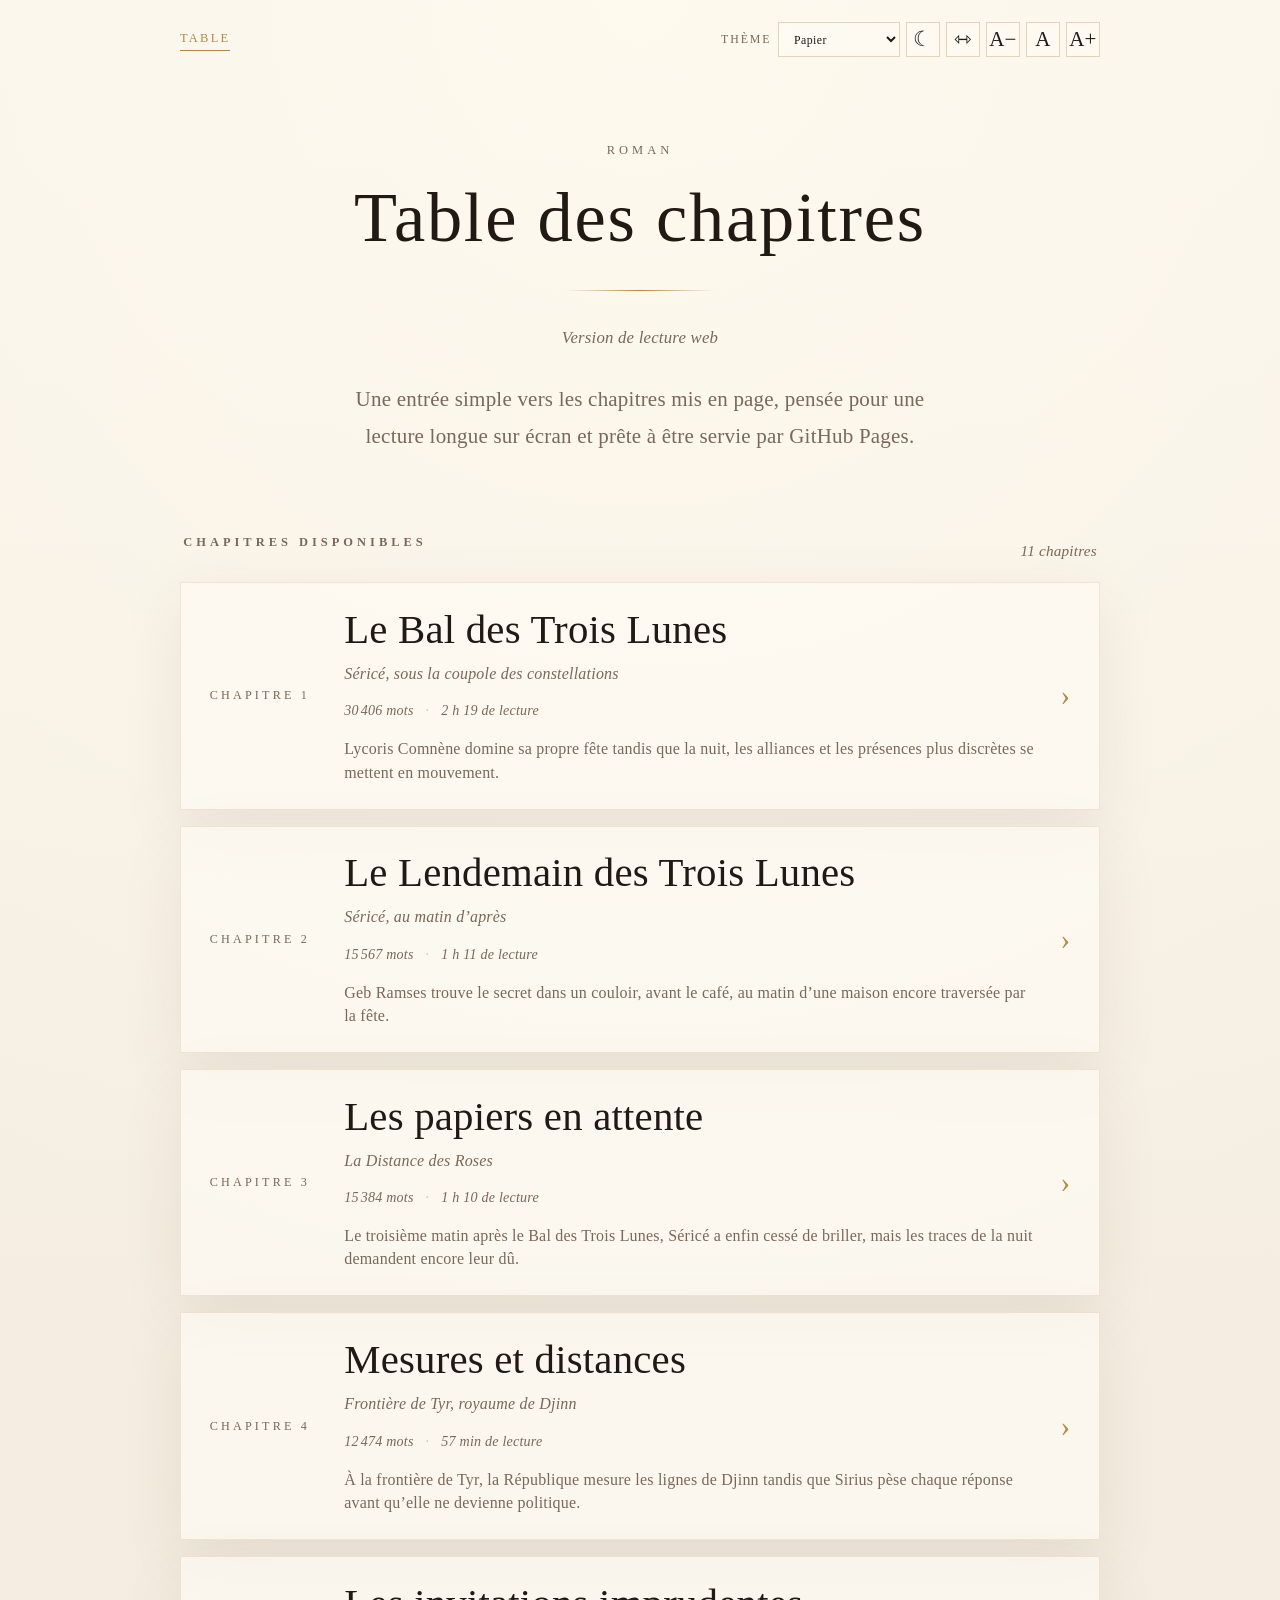
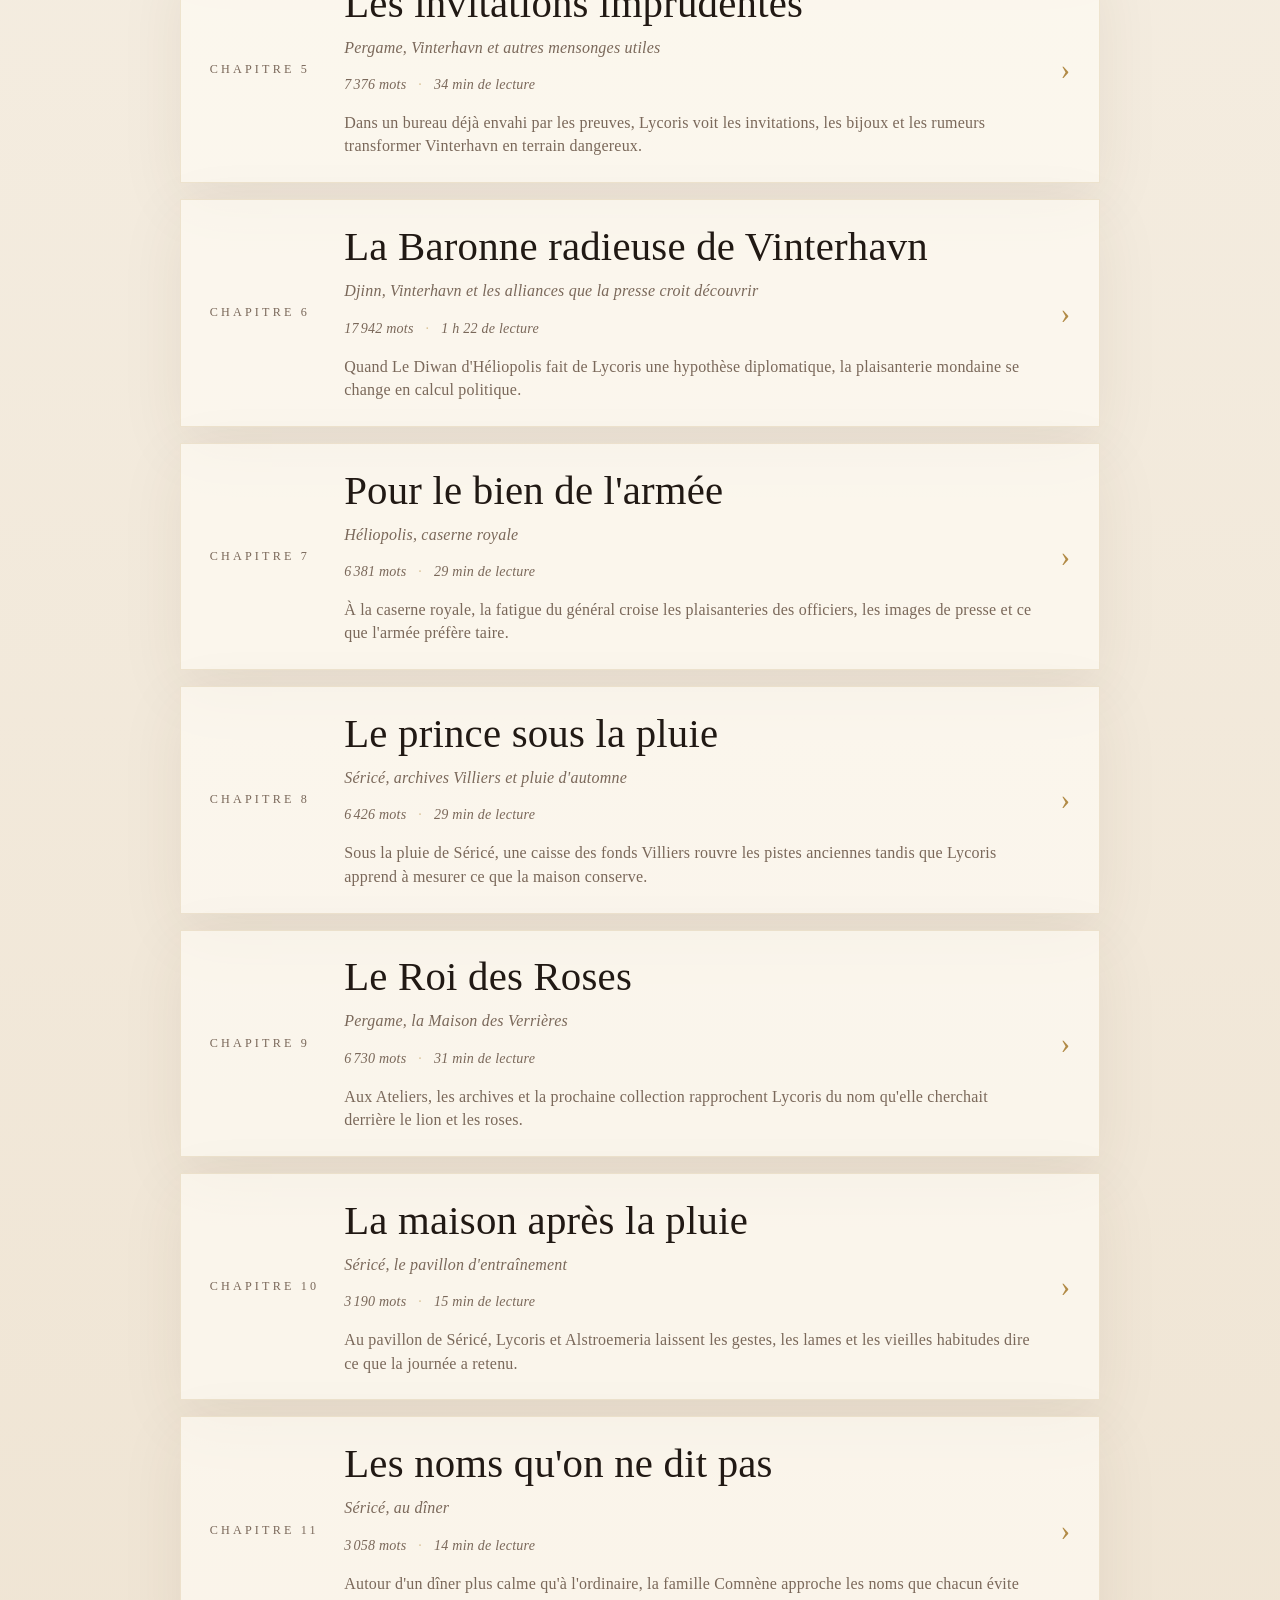
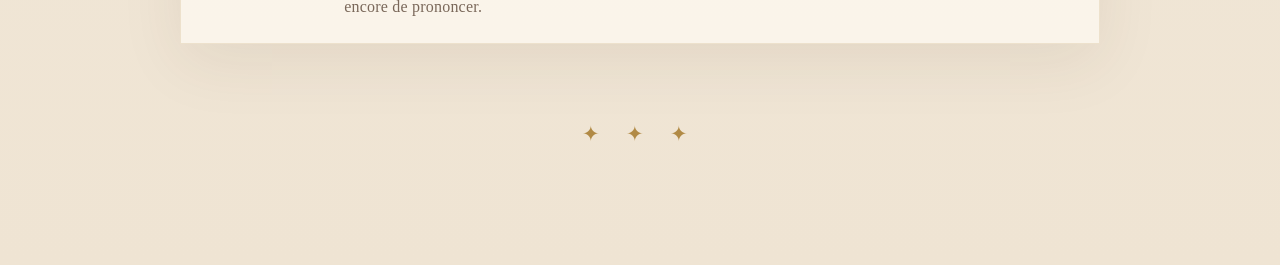
==== commit 60e97818: "chapitre(Les invitations imprudentes): ajout d'une ligne pour préfigurer la discussion du dîner du c" ====
--- a/index.html
+++ b/index.html
@@ -117,7 +117,7 @@
               <span class="chapter-title">Les invitations imprudentes</span>
               <span class="chapter-place">Pergame, Vinterhavn et autres mensonges utiles</span>
               <span class="chapter-stats" aria-label="Longueur et temps de lecture">
-                <span>7 364 mots</span>
+                <span>7 376 mots</span>
                 <span>34 min de lecture</span>
               </span>
               <span class="chapter-excerpt">Dans un bureau déjà envahi par les preuves, Lycoris voit les invitations, les bijoux et les rumeurs transformer Vinterhavn en terrain dangereux.</span>
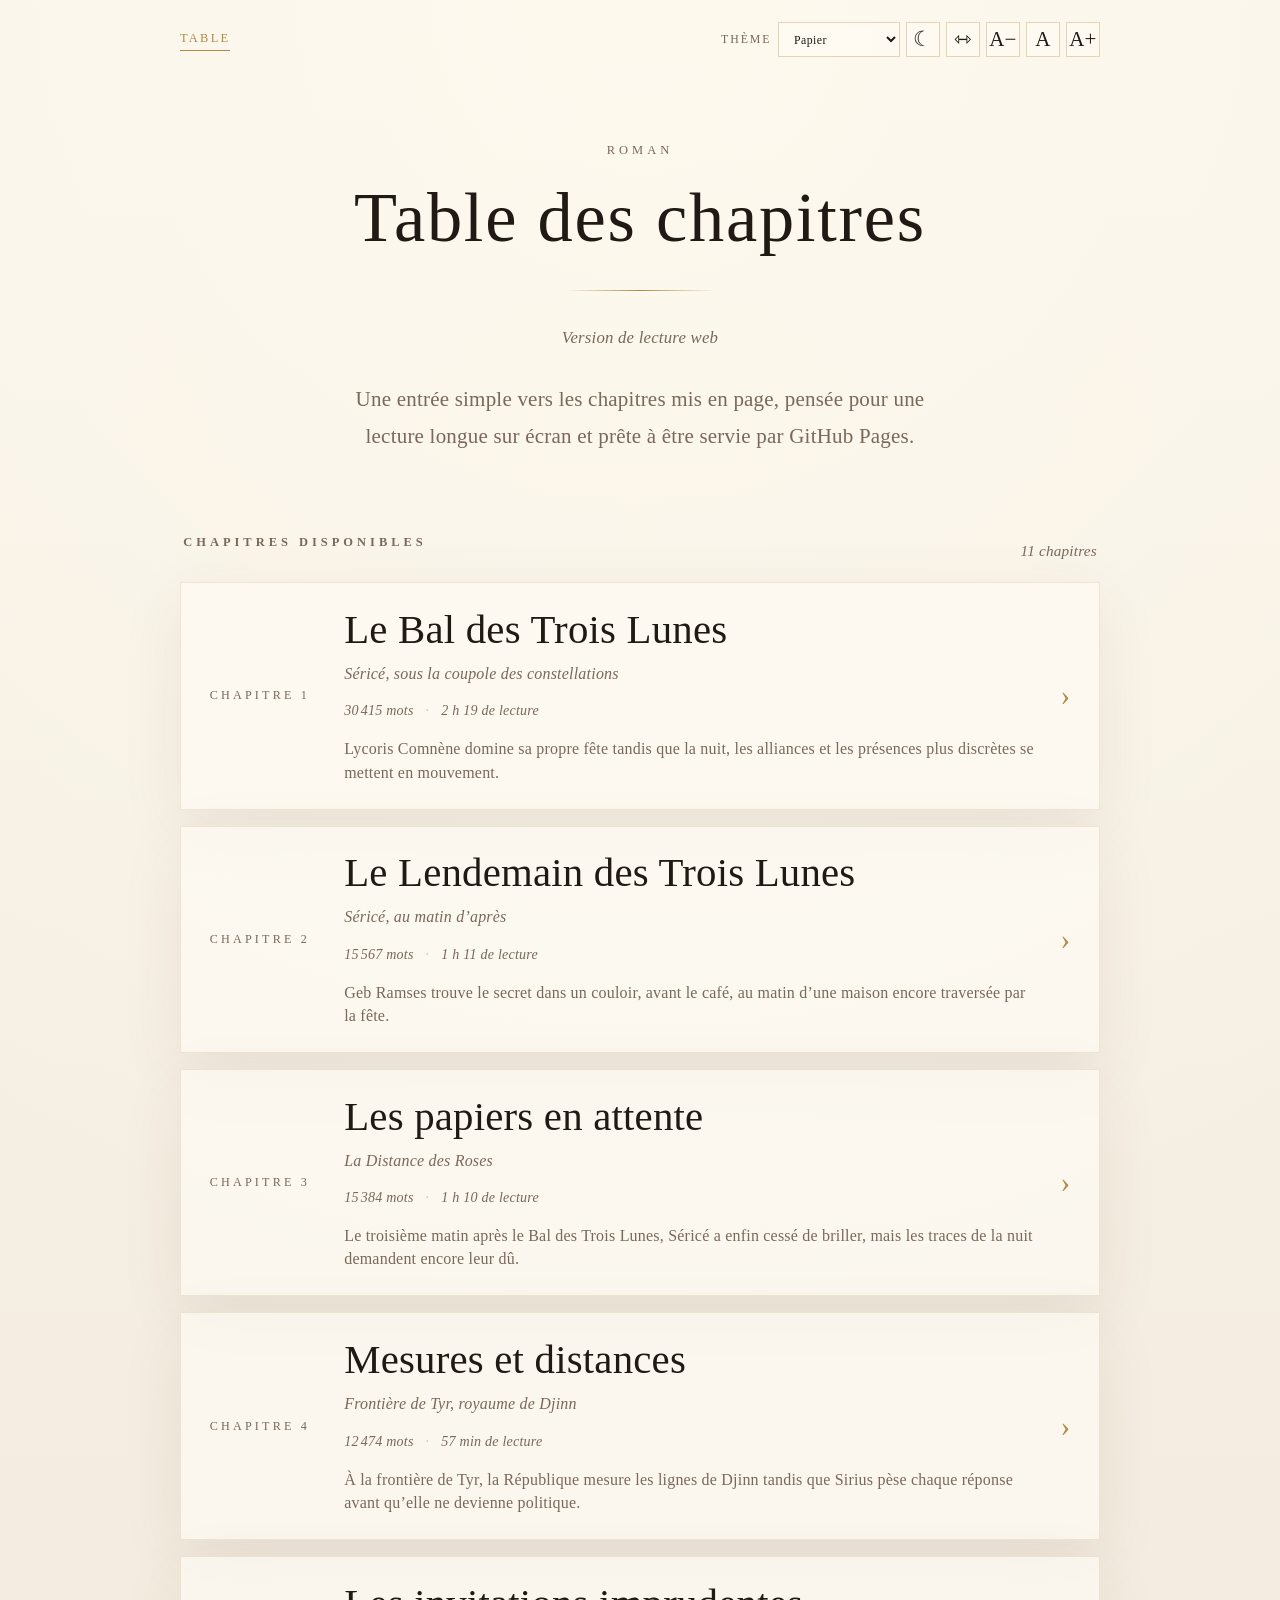
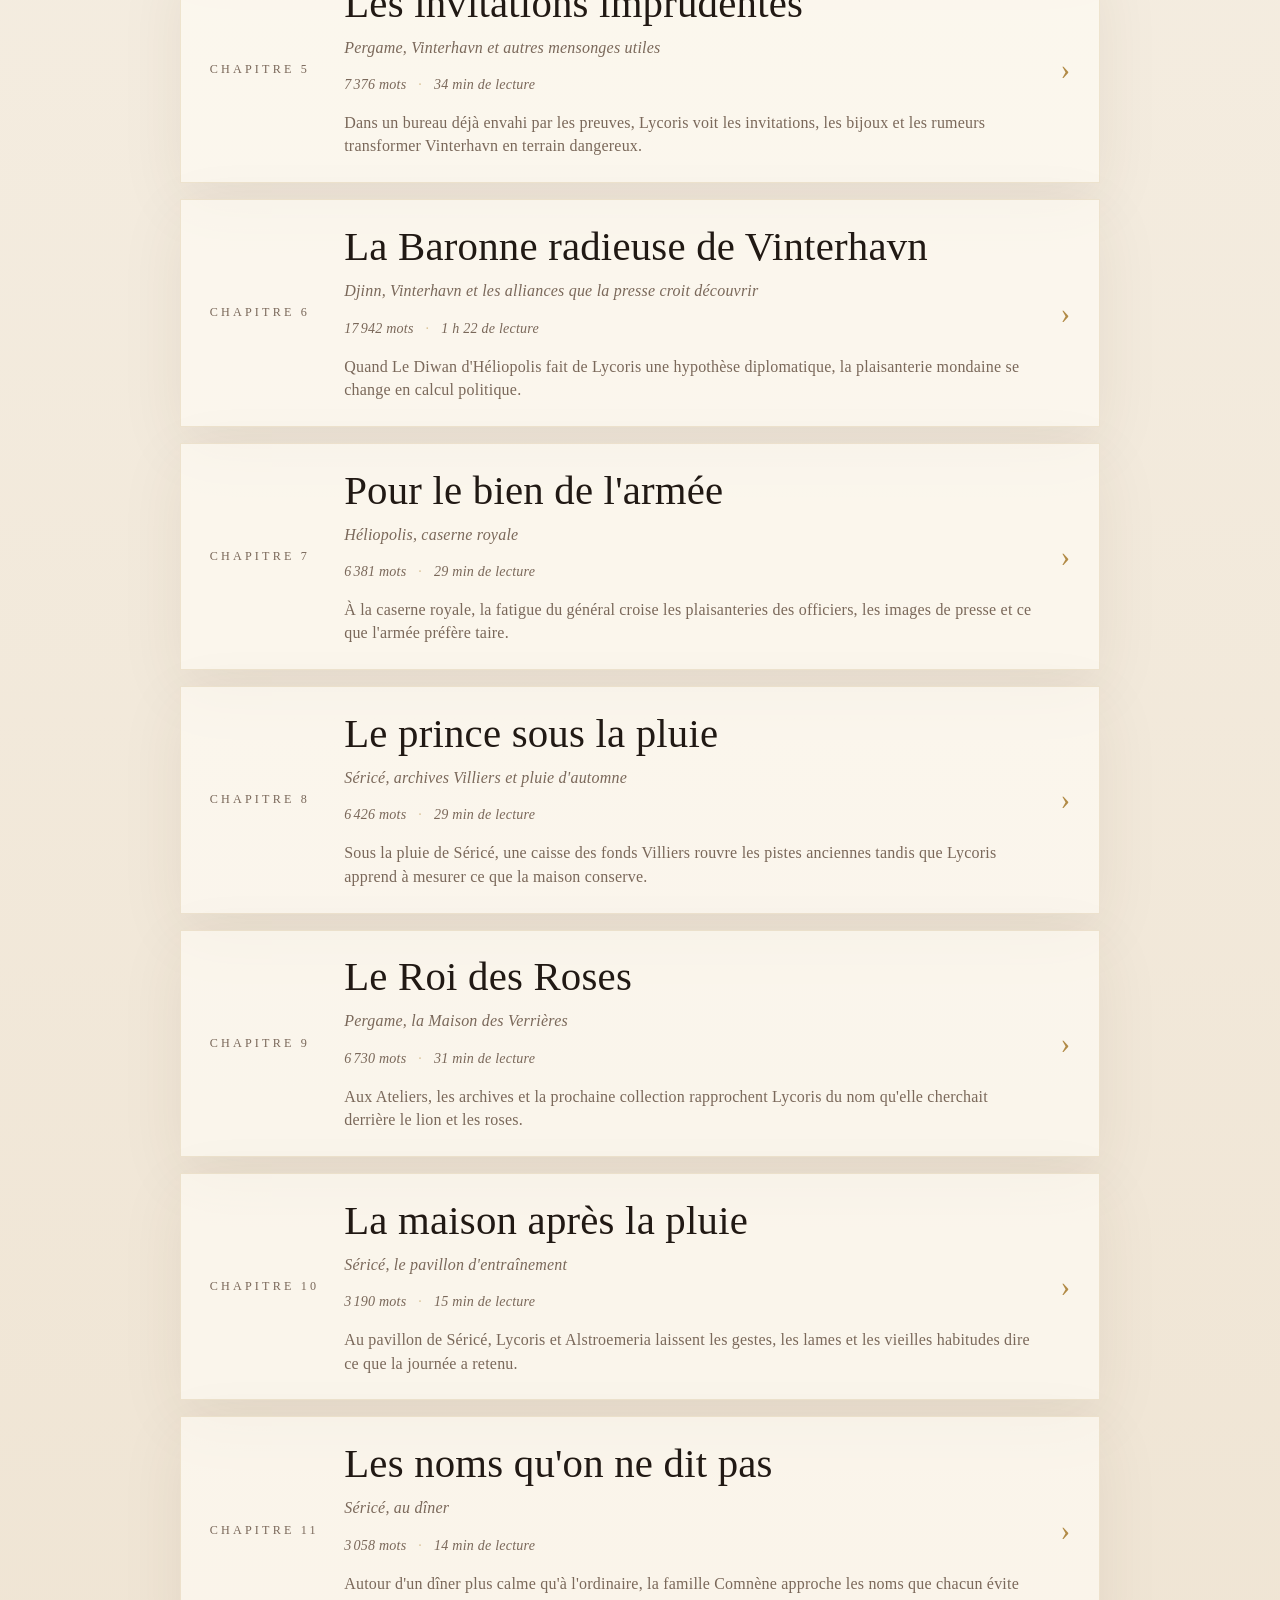
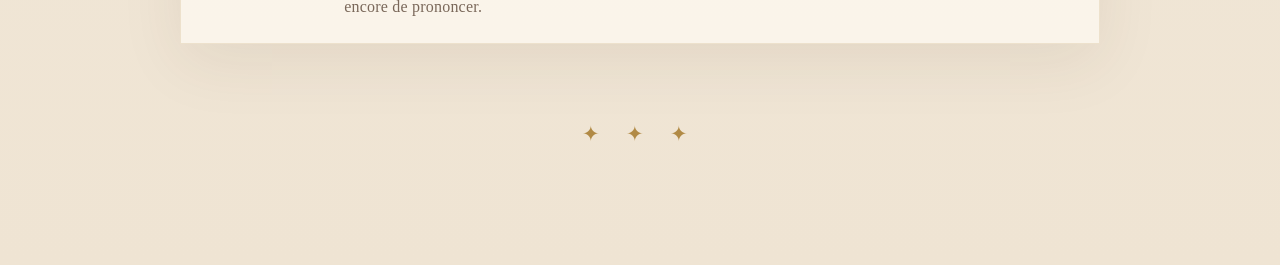
==== commit 6477d3f0: "chapitre(Bal des Trois Lunes): correction de la pâleur de Sirius, nettoyage des points-virgules" ====
--- a/index.html
+++ b/index.html
@@ -57,7 +57,7 @@
               <span class="chapter-title">Le Bal des Trois Lunes</span>
               <span class="chapter-place">Séricé, sous la coupole des constellations</span>
               <span class="chapter-stats" aria-label="Longueur et temps de lecture">
-                <span>30 406 mots</span>
+                <span>30 415 mots</span>
                 <span>2 h 19 de lecture</span>
               </span>
               <span class="chapter-excerpt">Lycoris Comnène domine sa propre fête tandis que la nuit, les alliances et les présences plus discrètes se mettent en mouvement.</span>
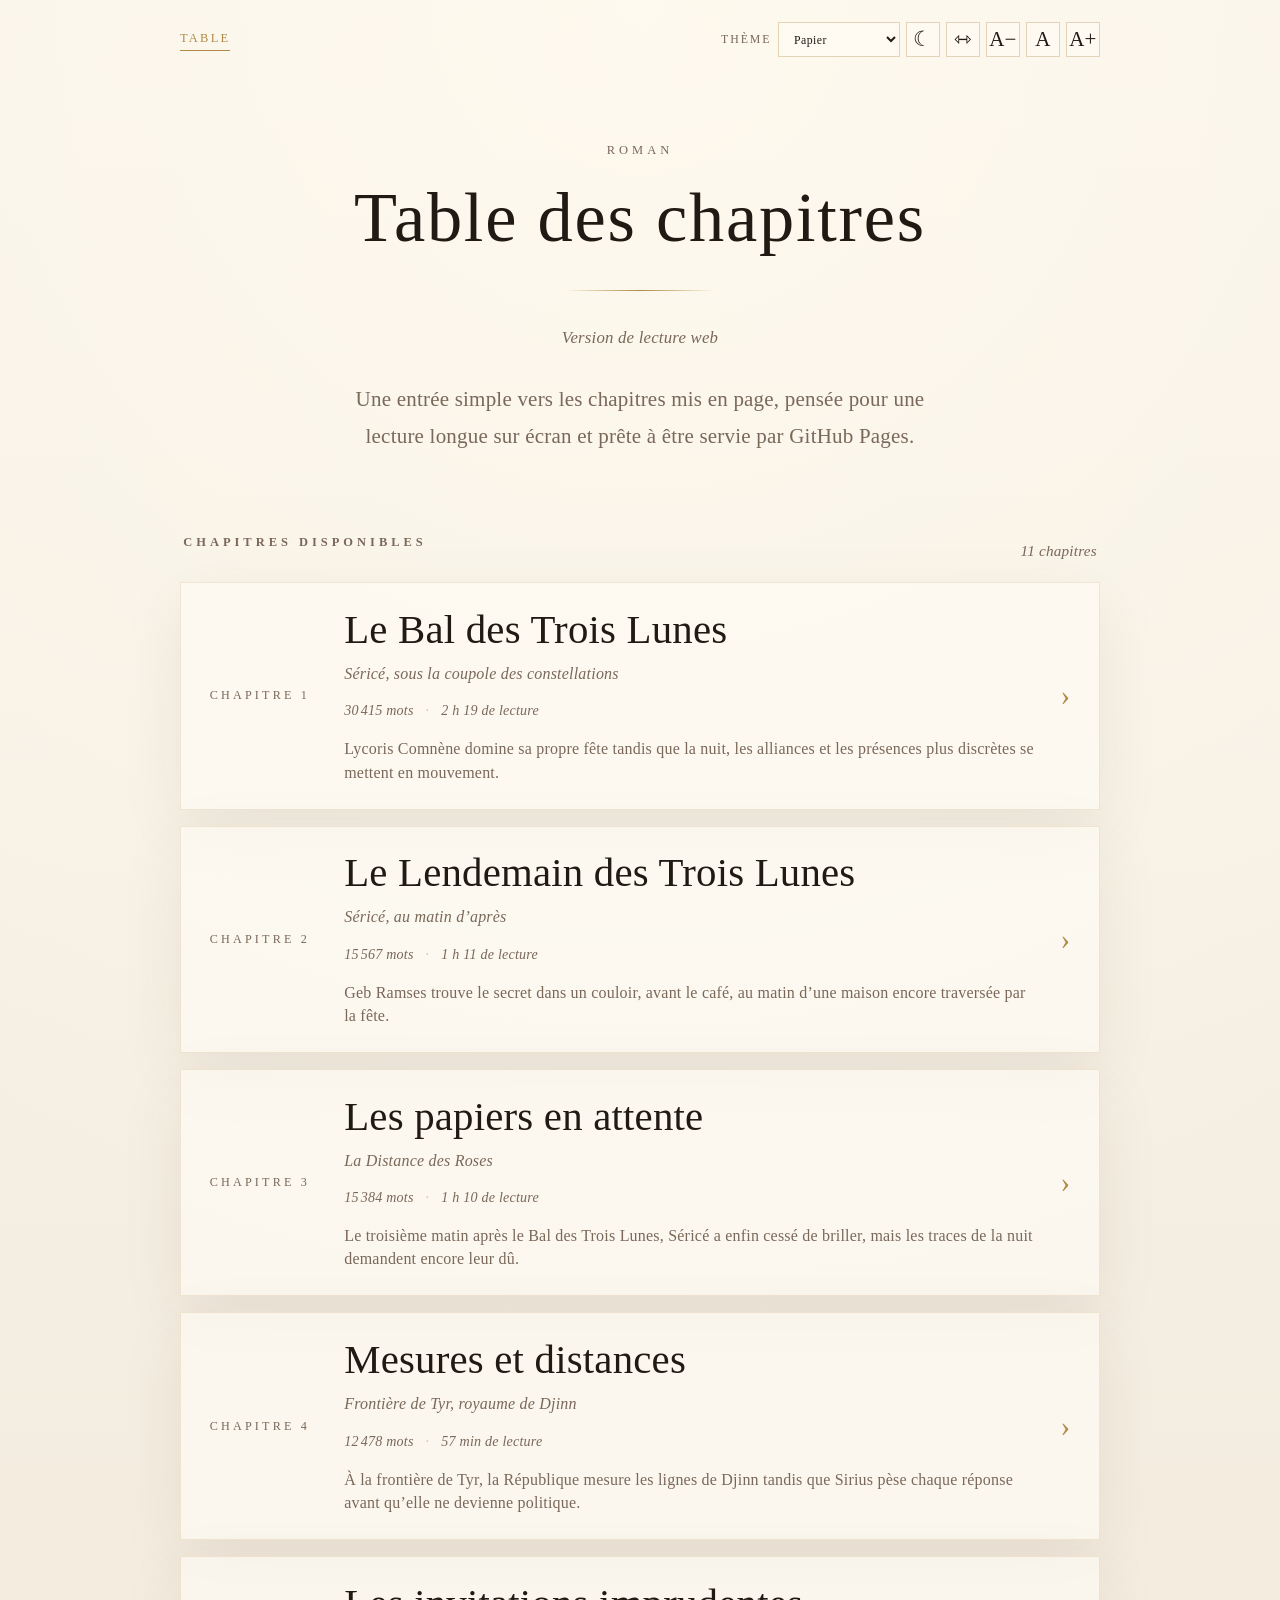
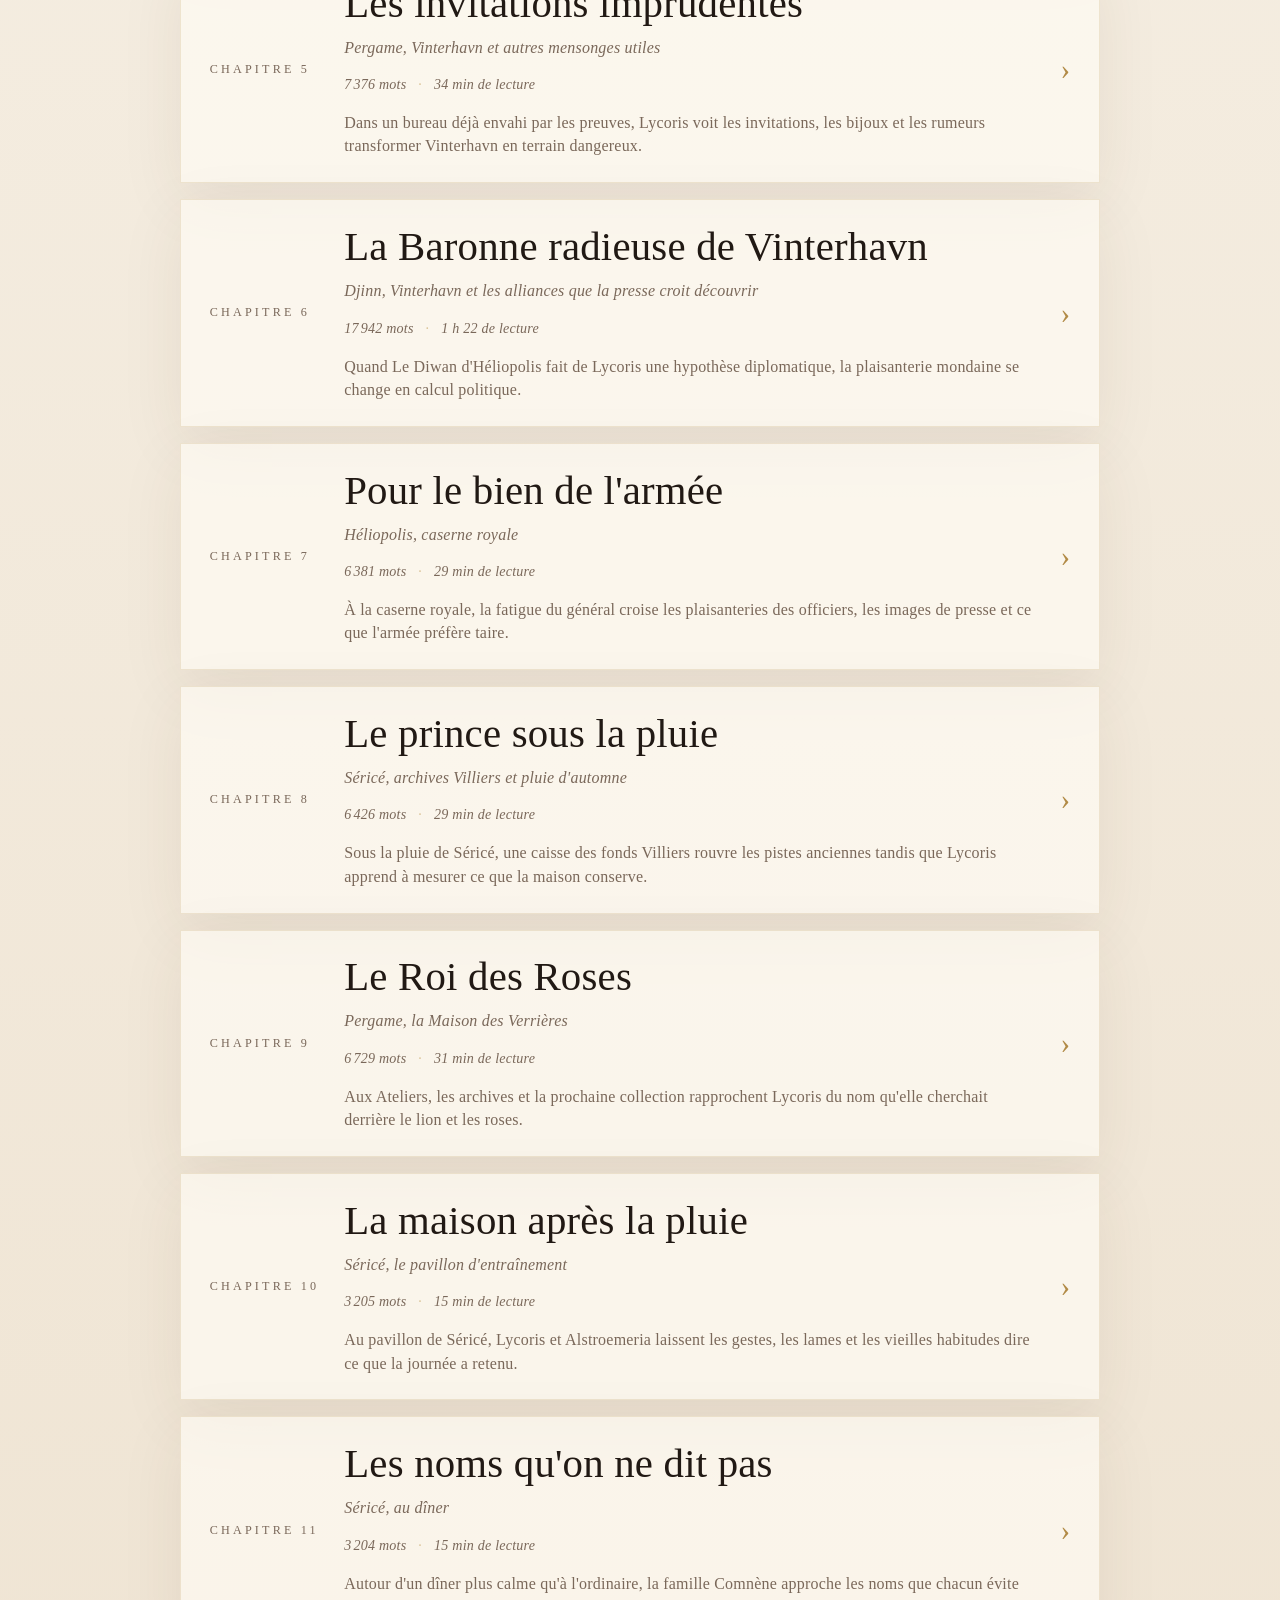
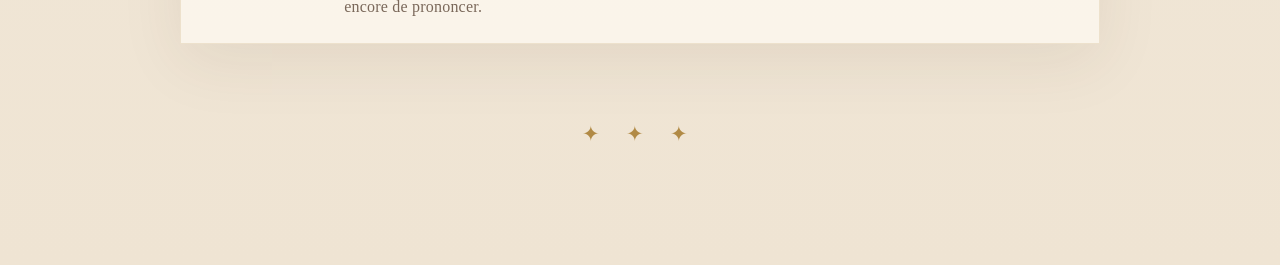
==== commit 8f33e00a: "chore: regénération des chapitres suite à l'utilisation de mana au lieu d'éther" ====
--- a/index.html
+++ b/index.html
@@ -102,7 +102,7 @@
               <span class="chapter-title">Mesures et distances</span>
               <span class="chapter-place">Frontière de Tyr, royaume de Djinn</span>
               <span class="chapter-stats" aria-label="Longueur et temps de lecture">
-                <span>12 474 mots</span>
+                <span>12 478 mots</span>
                 <span>57 min de lecture</span>
               </span>
               <span class="chapter-excerpt">À la frontière de Tyr, la République mesure les lignes de Djinn tandis que Sirius pèse chaque réponse avant qu’elle ne devienne politique.</span>
@@ -177,7 +177,7 @@
               <span class="chapter-title">Le Roi des Roses</span>
               <span class="chapter-place">Pergame, la Maison des Verrières</span>
               <span class="chapter-stats" aria-label="Longueur et temps de lecture">
-                <span>6 730 mots</span>
+                <span>6 729 mots</span>
                 <span>31 min de lecture</span>
               </span>
               <span class="chapter-excerpt">Aux Ateliers, les archives et la prochaine collection rapprochent Lycoris du nom qu'elle cherchait derrière le lion et les roses.</span>
@@ -192,7 +192,7 @@
               <span class="chapter-title">La maison après la pluie</span>
               <span class="chapter-place">Séricé, le pavillon d'entraînement</span>
               <span class="chapter-stats" aria-label="Longueur et temps de lecture">
-                <span>3 190 mots</span>
+                <span>3 205 mots</span>
                 <span>15 min de lecture</span>
               </span>
               <span class="chapter-excerpt">Au pavillon de Séricé, Lycoris et Alstroemeria laissent les gestes, les lames et les vieilles habitudes dire ce que la journée a retenu.</span>
@@ -207,8 +207,8 @@
               <span class="chapter-title">Les noms qu'on ne dit pas</span>
               <span class="chapter-place">Séricé, au dîner</span>
               <span class="chapter-stats" aria-label="Longueur et temps de lecture">
-                <span>3 058 mots</span>
-                <span>14 min de lecture</span>
+                <span>3 204 mots</span>
+                <span>15 min de lecture</span>
               </span>
               <span class="chapter-excerpt">Autour d'un dîner plus calme qu'à l'ordinaire, la famille Comnène approche les noms que chacun évite encore de prononcer.</span>
             </span>
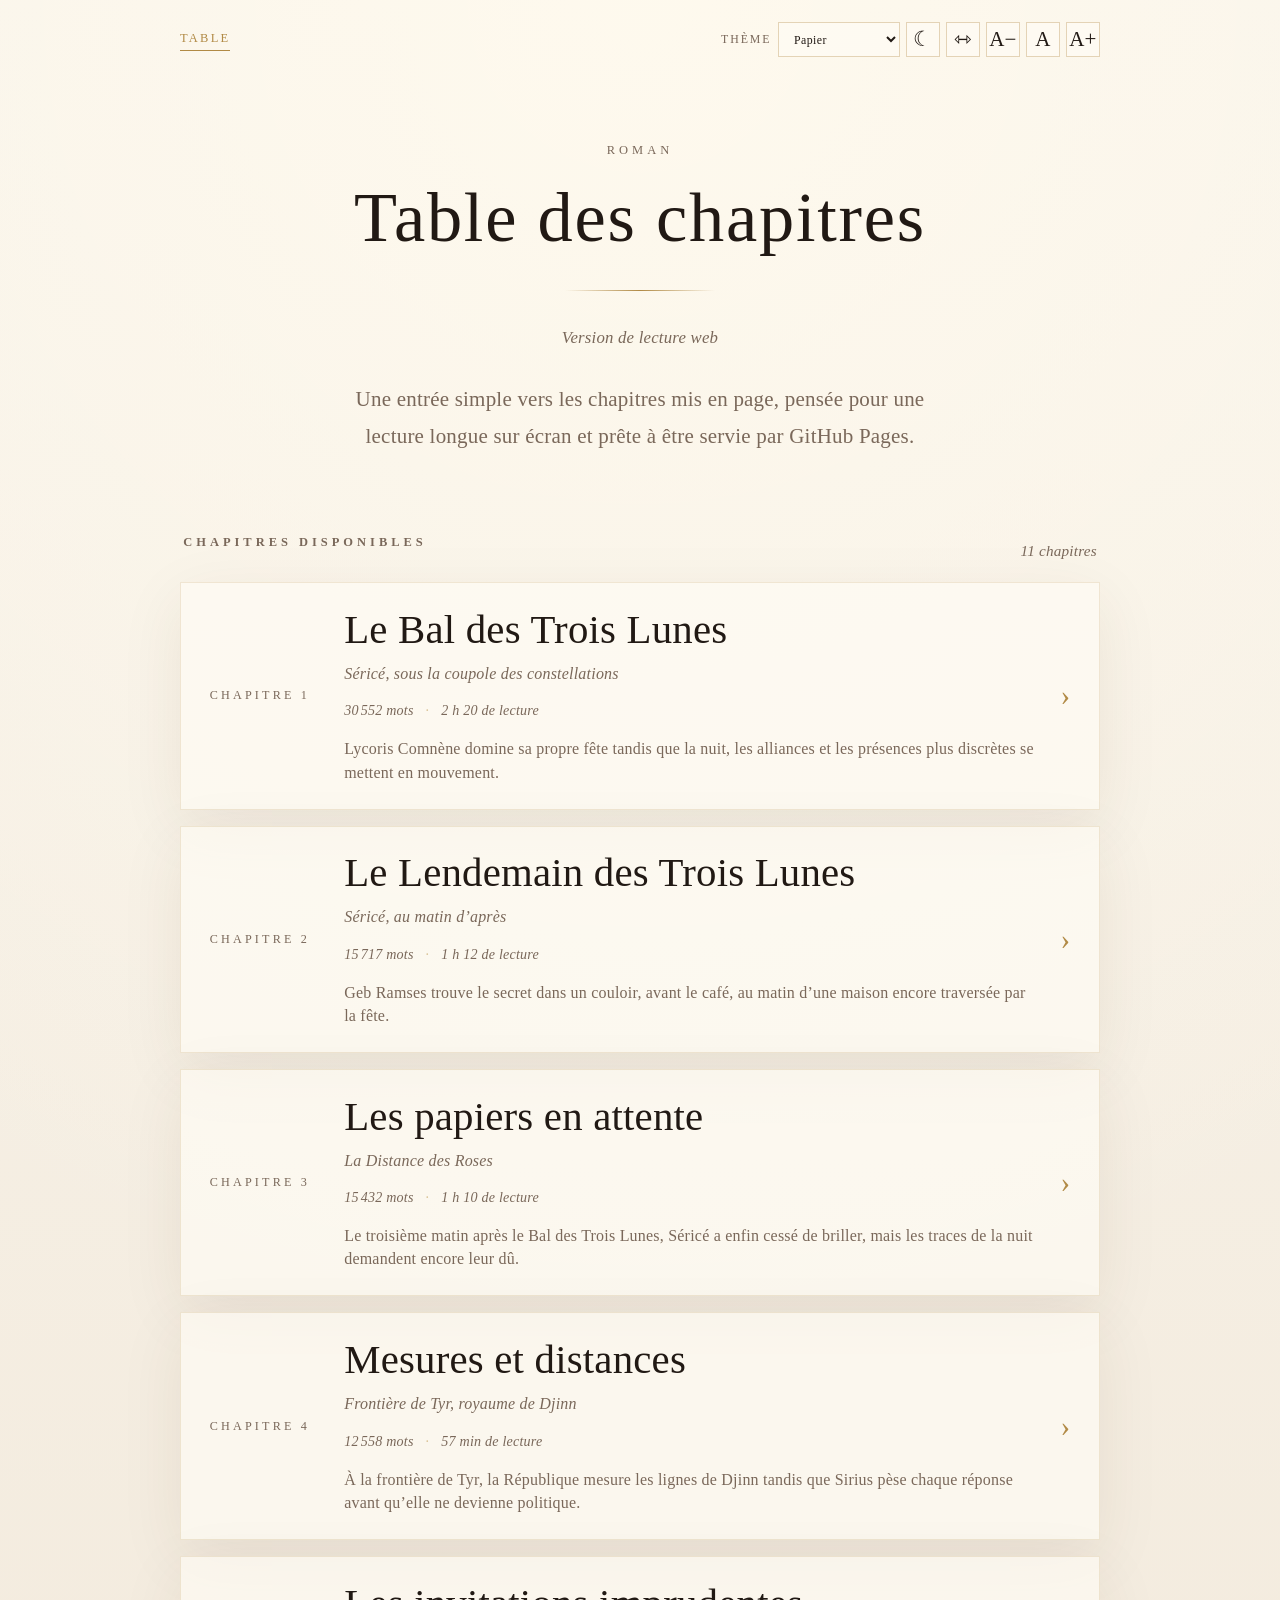
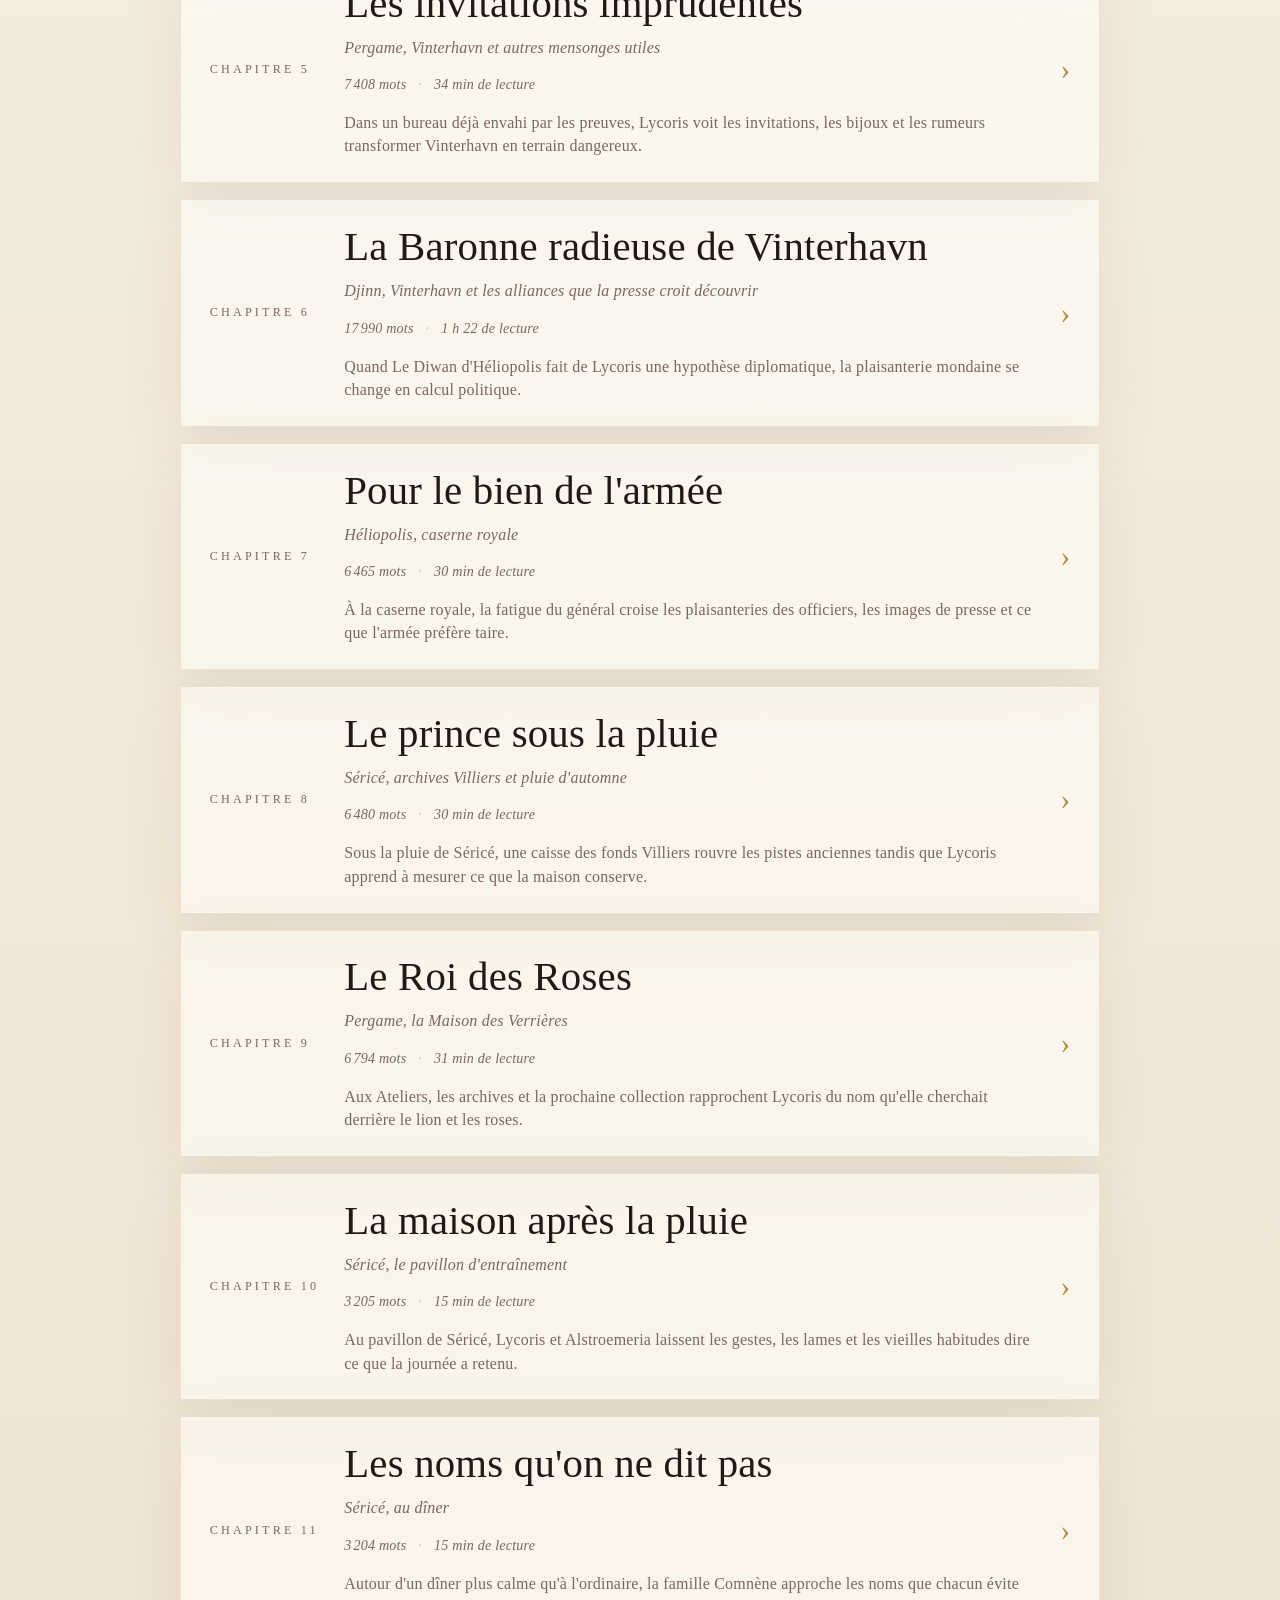
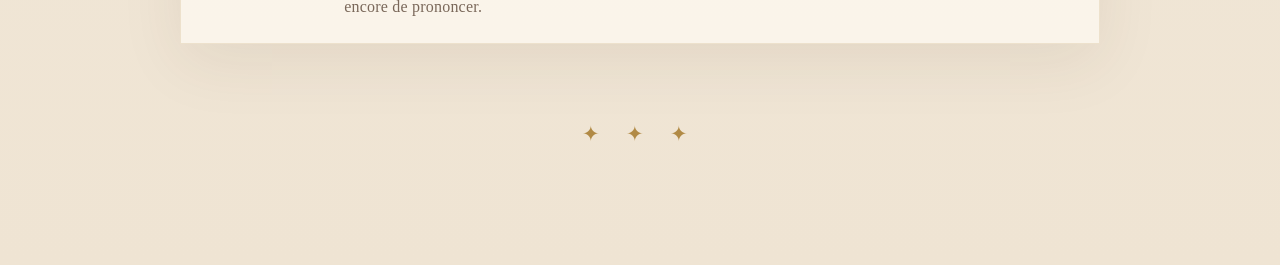
==== commit ce592f2b: "chore: regénération des chapitres suite à la dissémination d'éléments relatifs au mariage d'Alstroem" ====
--- a/index.html
+++ b/index.html
@@ -57,8 +57,8 @@
               <span class="chapter-title">Le Bal des Trois Lunes</span>
               <span class="chapter-place">Séricé, sous la coupole des constellations</span>
               <span class="chapter-stats" aria-label="Longueur et temps de lecture">
-                <span>30 415 mots</span>
-                <span>2 h 19 de lecture</span>
+                <span>30 552 mots</span>
+                <span>2 h 20 de lecture</span>
               </span>
               <span class="chapter-excerpt">Lycoris Comnène domine sa propre fête tandis que la nuit, les alliances et les présences plus discrètes se mettent en mouvement.</span>
             </span>
@@ -72,8 +72,8 @@
               <span class="chapter-title">Le Lendemain des Trois Lunes</span>
               <span class="chapter-place">Séricé, au matin d’après</span>
               <span class="chapter-stats" aria-label="Longueur et temps de lecture">
-                <span>15 567 mots</span>
-                <span>1 h 11 de lecture</span>
+                <span>15 717 mots</span>
+                <span>1 h 12 de lecture</span>
               </span>
               <span class="chapter-excerpt">Geb Ramses trouve le secret dans un couloir, avant le café, au matin d’une maison encore traversée par la fête.</span>
             </span>
@@ -87,7 +87,7 @@
               <span class="chapter-title">Les papiers en attente</span>
               <span class="chapter-place">La Distance des Roses</span>
               <span class="chapter-stats" aria-label="Longueur et temps de lecture">
-                <span>15 384 mots</span>
+                <span>15 432 mots</span>
                 <span>1 h 10 de lecture</span>
               </span>
               <span class="chapter-excerpt">Le troisième matin après le Bal des Trois Lunes, Séricé a enfin cessé de briller, mais les traces de la nuit demandent encore leur dû.</span>
@@ -102,7 +102,7 @@
               <span class="chapter-title">Mesures et distances</span>
               <span class="chapter-place">Frontière de Tyr, royaume de Djinn</span>
               <span class="chapter-stats" aria-label="Longueur et temps de lecture">
-                <span>12 478 mots</span>
+                <span>12 558 mots</span>
                 <span>57 min de lecture</span>
               </span>
               <span class="chapter-excerpt">À la frontière de Tyr, la République mesure les lignes de Djinn tandis que Sirius pèse chaque réponse avant qu’elle ne devienne politique.</span>
@@ -117,7 +117,7 @@
               <span class="chapter-title">Les invitations imprudentes</span>
               <span class="chapter-place">Pergame, Vinterhavn et autres mensonges utiles</span>
               <span class="chapter-stats" aria-label="Longueur et temps de lecture">
-                <span>7 376 mots</span>
+                <span>7 408 mots</span>
                 <span>34 min de lecture</span>
               </span>
               <span class="chapter-excerpt">Dans un bureau déjà envahi par les preuves, Lycoris voit les invitations, les bijoux et les rumeurs transformer Vinterhavn en terrain dangereux.</span>
@@ -132,7 +132,7 @@
               <span class="chapter-title">La Baronne radieuse de Vinterhavn</span>
               <span class="chapter-place">Djinn, Vinterhavn et les alliances que la presse croit découvrir</span>
               <span class="chapter-stats" aria-label="Longueur et temps de lecture">
-                <span>17 942 mots</span>
+                <span>17 990 mots</span>
                 <span>1 h 22 de lecture</span>
               </span>
               <span class="chapter-excerpt">Quand Le Diwan d'Héliopolis fait de Lycoris une hypothèse diplomatique, la plaisanterie mondaine se change en calcul politique.</span>
@@ -147,8 +147,8 @@
               <span class="chapter-title">Pour le bien de l'armée</span>
               <span class="chapter-place">Héliopolis, caserne royale</span>
               <span class="chapter-stats" aria-label="Longueur et temps de lecture">
-                <span>6 381 mots</span>
-                <span>29 min de lecture</span>
+                <span>6 465 mots</span>
+                <span>30 min de lecture</span>
               </span>
               <span class="chapter-excerpt">À la caserne royale, la fatigue du général croise les plaisanteries des officiers, les images de presse et ce que l'armée préfère taire.</span>
             </span>
@@ -162,8 +162,8 @@
               <span class="chapter-title">Le prince sous la pluie</span>
               <span class="chapter-place">Séricé, archives Villiers et pluie d'automne</span>
               <span class="chapter-stats" aria-label="Longueur et temps de lecture">
-                <span>6 426 mots</span>
-                <span>29 min de lecture</span>
+                <span>6 480 mots</span>
+                <span>30 min de lecture</span>
               </span>
               <span class="chapter-excerpt">Sous la pluie de Séricé, une caisse des fonds Villiers rouvre les pistes anciennes tandis que Lycoris apprend à mesurer ce que la maison conserve.</span>
             </span>
@@ -177,7 +177,7 @@
               <span class="chapter-title">Le Roi des Roses</span>
               <span class="chapter-place">Pergame, la Maison des Verrières</span>
               <span class="chapter-stats" aria-label="Longueur et temps de lecture">
-                <span>6 729 mots</span>
+                <span>6 794 mots</span>
                 <span>31 min de lecture</span>
               </span>
               <span class="chapter-excerpt">Aux Ateliers, les archives et la prochaine collection rapprochent Lycoris du nom qu'elle cherchait derrière le lion et les roses.</span>
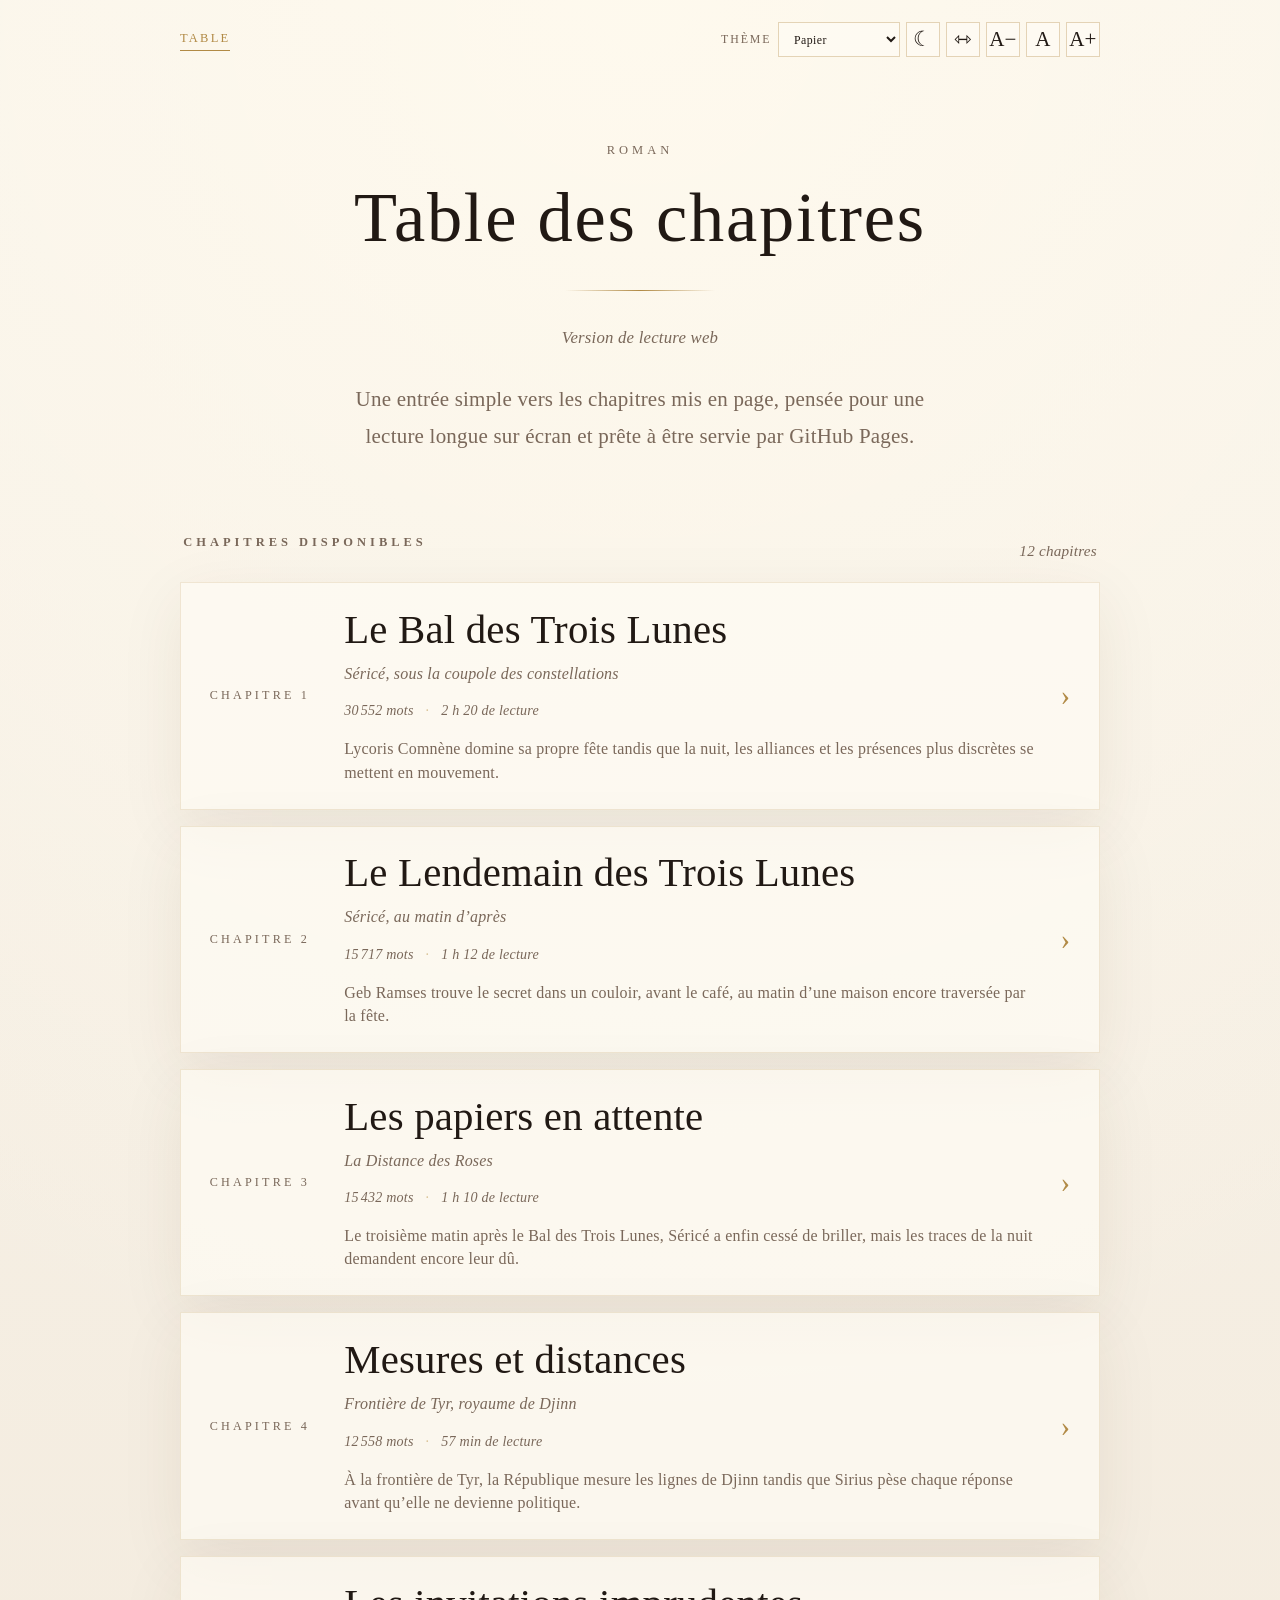
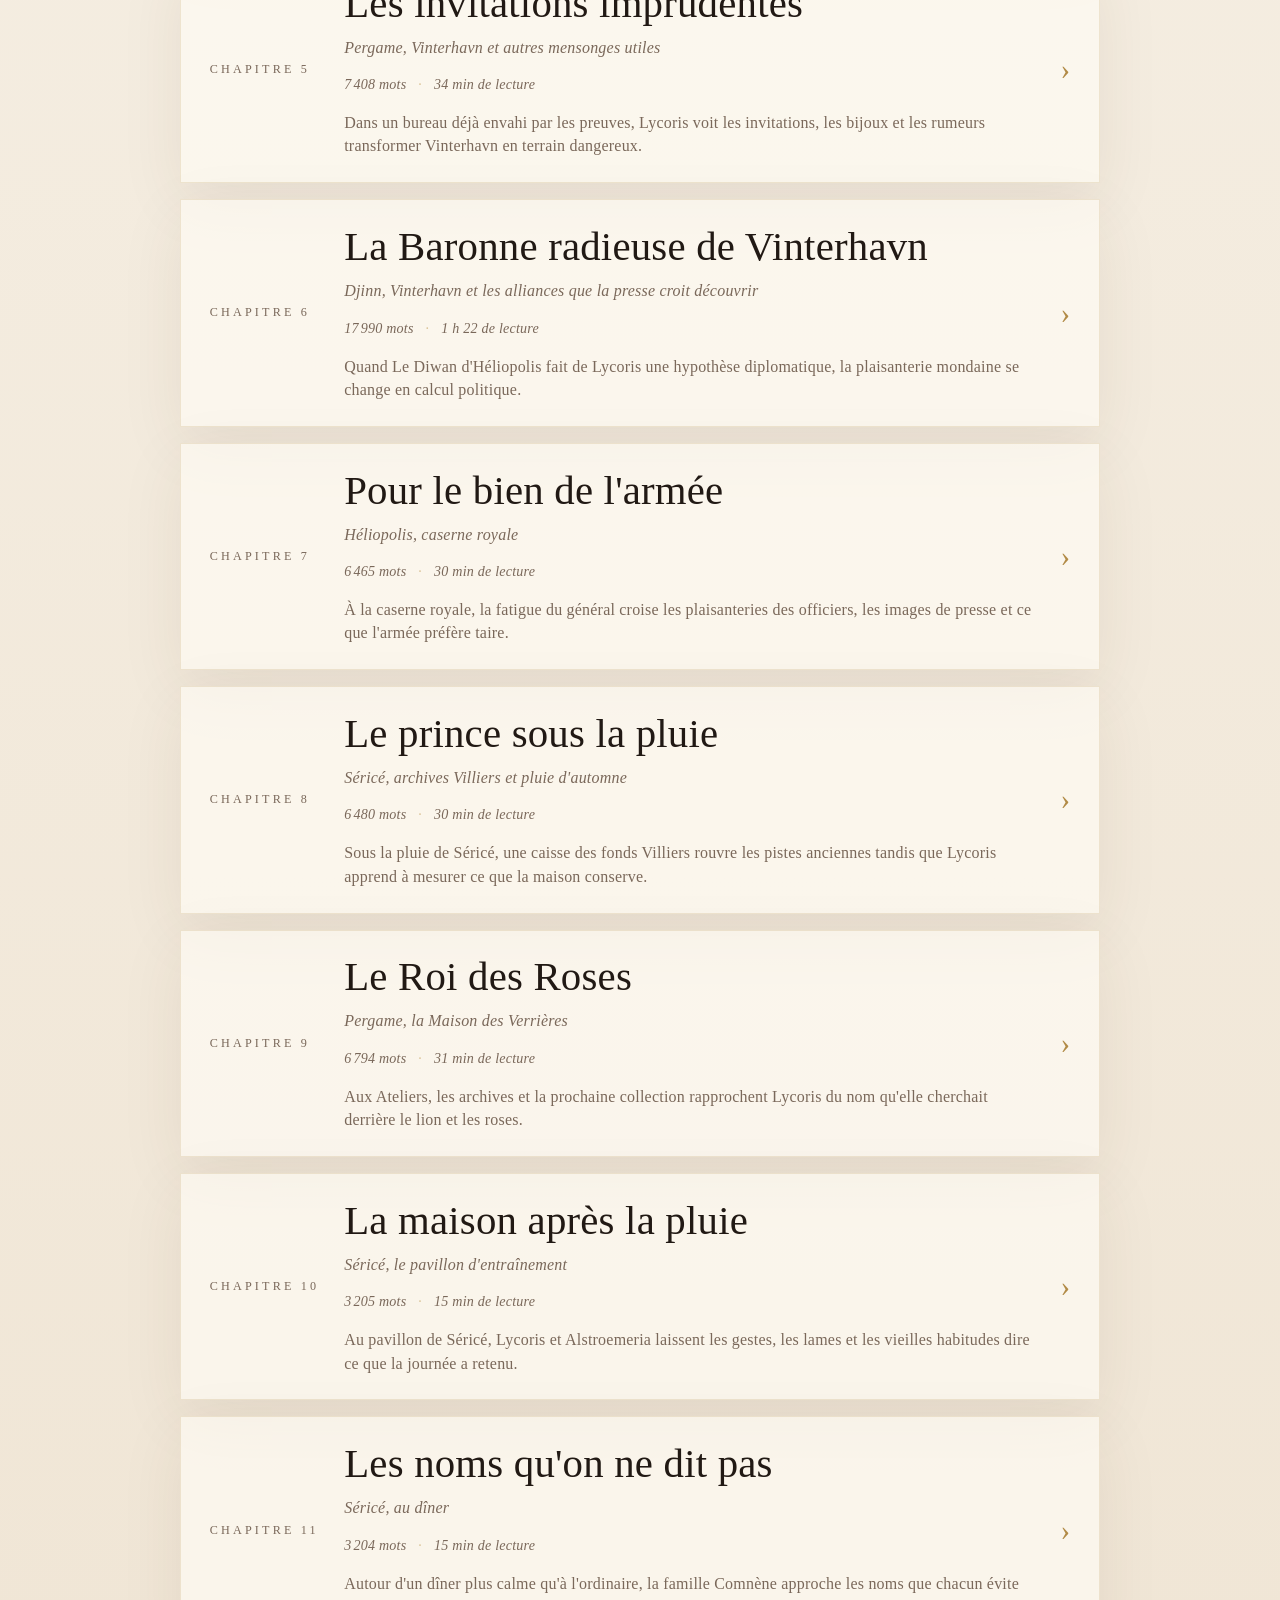
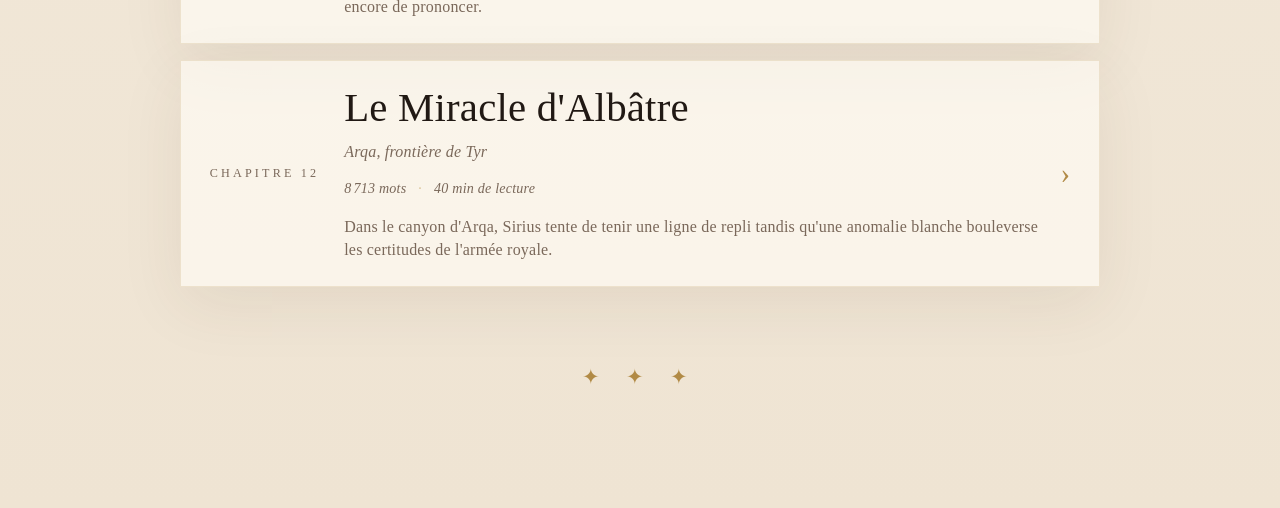
==== commit ac257425: "chapitre(Le Miracle d'Albâtre): ajout précoce du chapitre sur le miracle d'albâtre" ====
--- a/index.html
+++ b/index.html
@@ -46,7 +46,7 @@
     <section class="library" id="chapitres" aria-labelledby="chapitres-title">
       <div class="library-head">
         <h2 class="section-label" id="chapitres-title">Chapitres disponibles</h2>
-        <span class="library-count">11 chapitres</span>
+        <span class="library-count">12 chapitres</span>
       </div>
 
       <ol class="chapter-list">
@@ -211,6 +211,21 @@
                 <span>15 min de lecture</span>
               </span>
               <span class="chapter-excerpt">Autour d'un dîner plus calme qu'à l'ordinaire, la famille Comnène approche les noms que chacun évite encore de prononcer.</span>
+            </span>
+            <span class="chapter-arrow" aria-hidden="true">›</span>
+          </a>
+        </li>
+        <li class="chapter-card">
+          <a class="chapter-link" href="chapitres/le-miracle-d-albatre.html">
+            <span class="chapter-number">Chapitre 12</span>
+            <span>
+              <span class="chapter-title">Le Miracle d'Albâtre</span>
+              <span class="chapter-place">Arqa, frontière de Tyr</span>
+              <span class="chapter-stats" aria-label="Longueur et temps de lecture">
+                <span>8 713 mots</span>
+                <span>40 min de lecture</span>
+              </span>
+              <span class="chapter-excerpt">Dans le canyon d'Arqa, Sirius tente de tenir une ligne de repli tandis qu'une anomalie blanche bouleverse les certitudes de l'armée royale.</span>
             </span>
             <span class="chapter-arrow" aria-hidden="true">›</span>
           </a>
